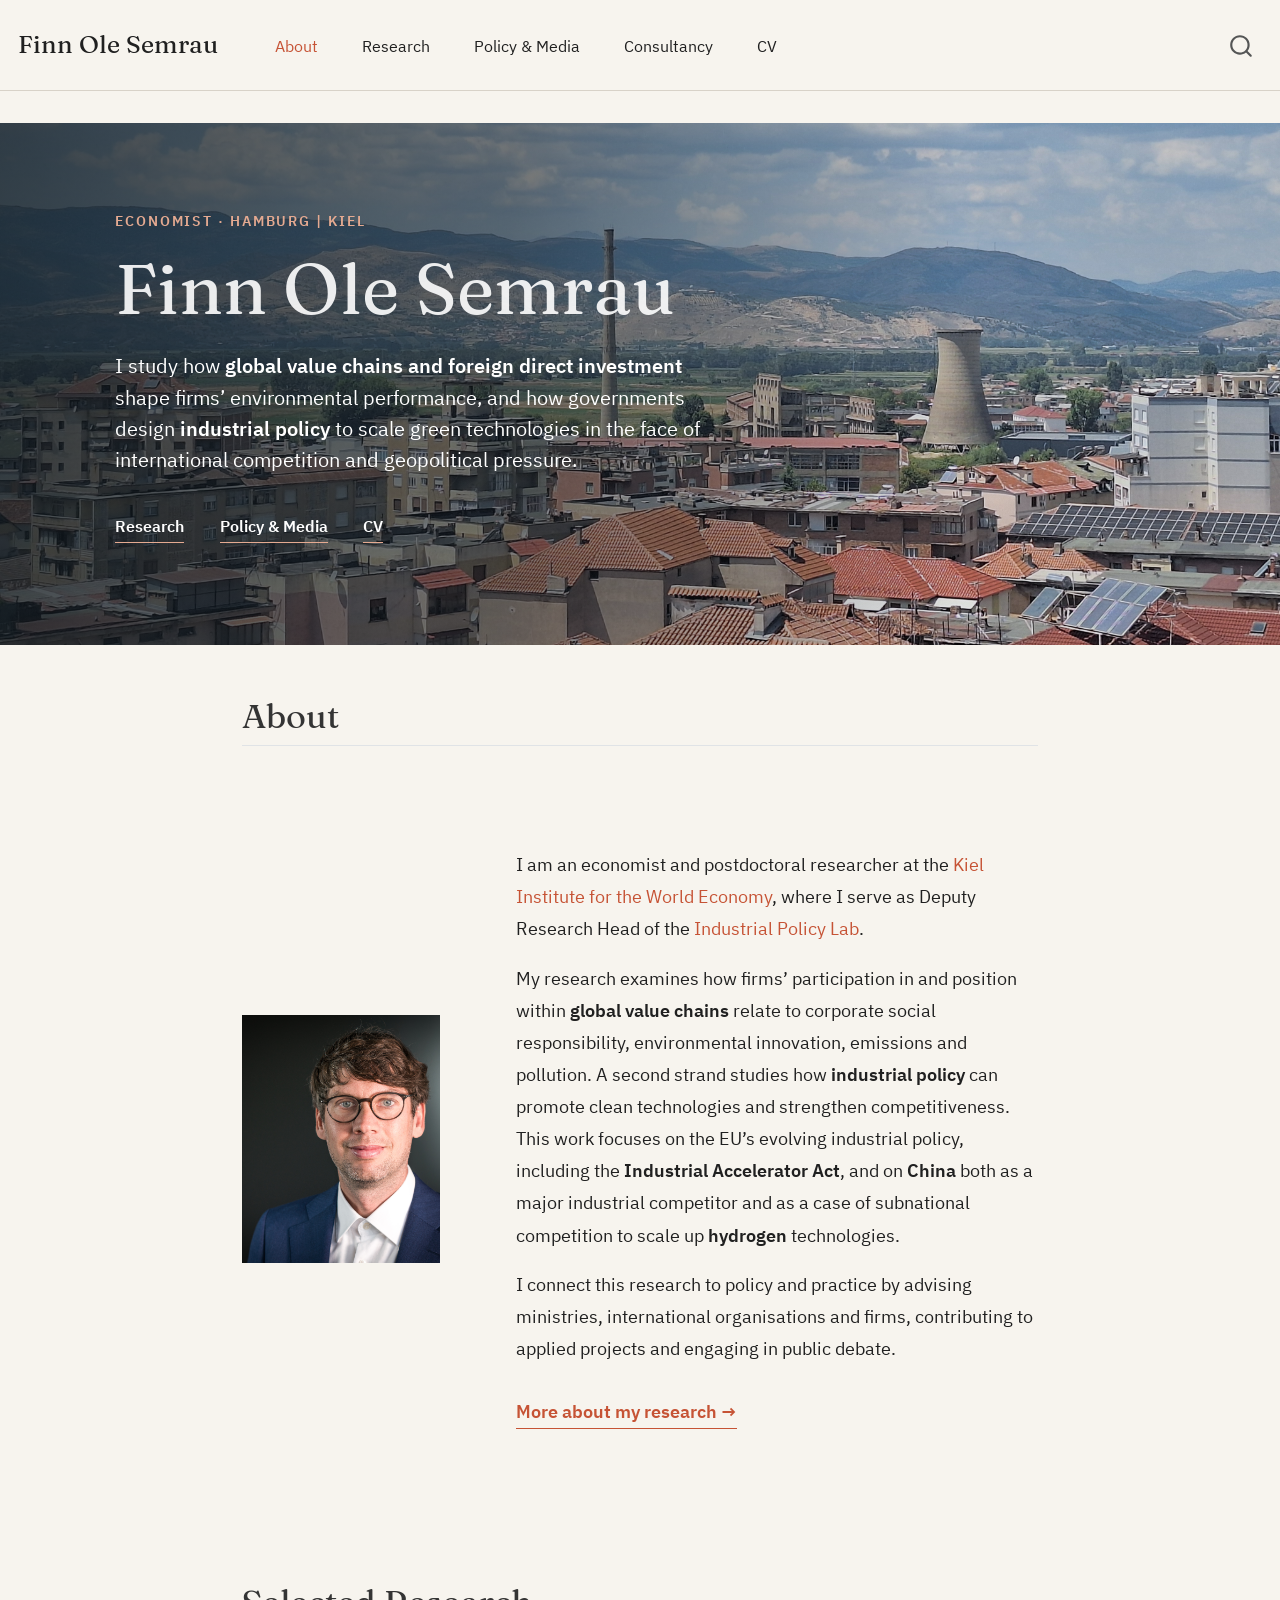
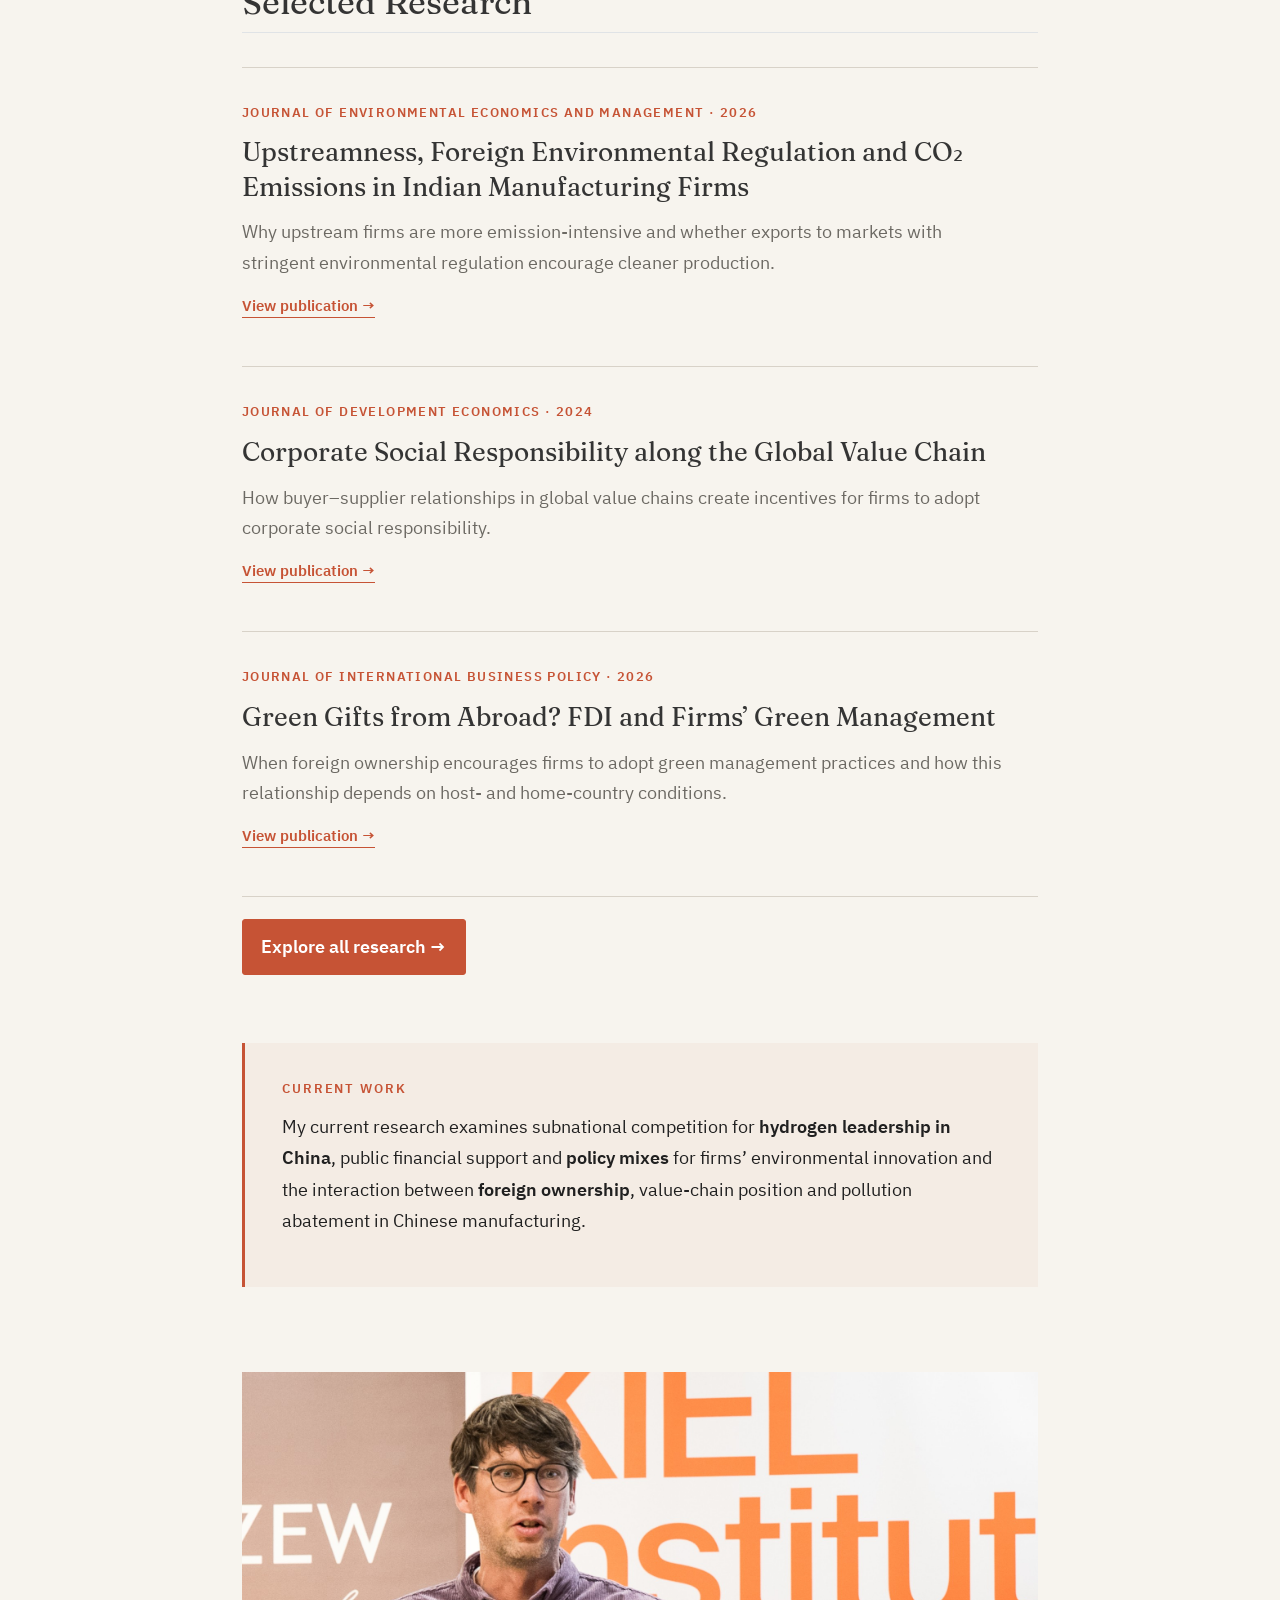
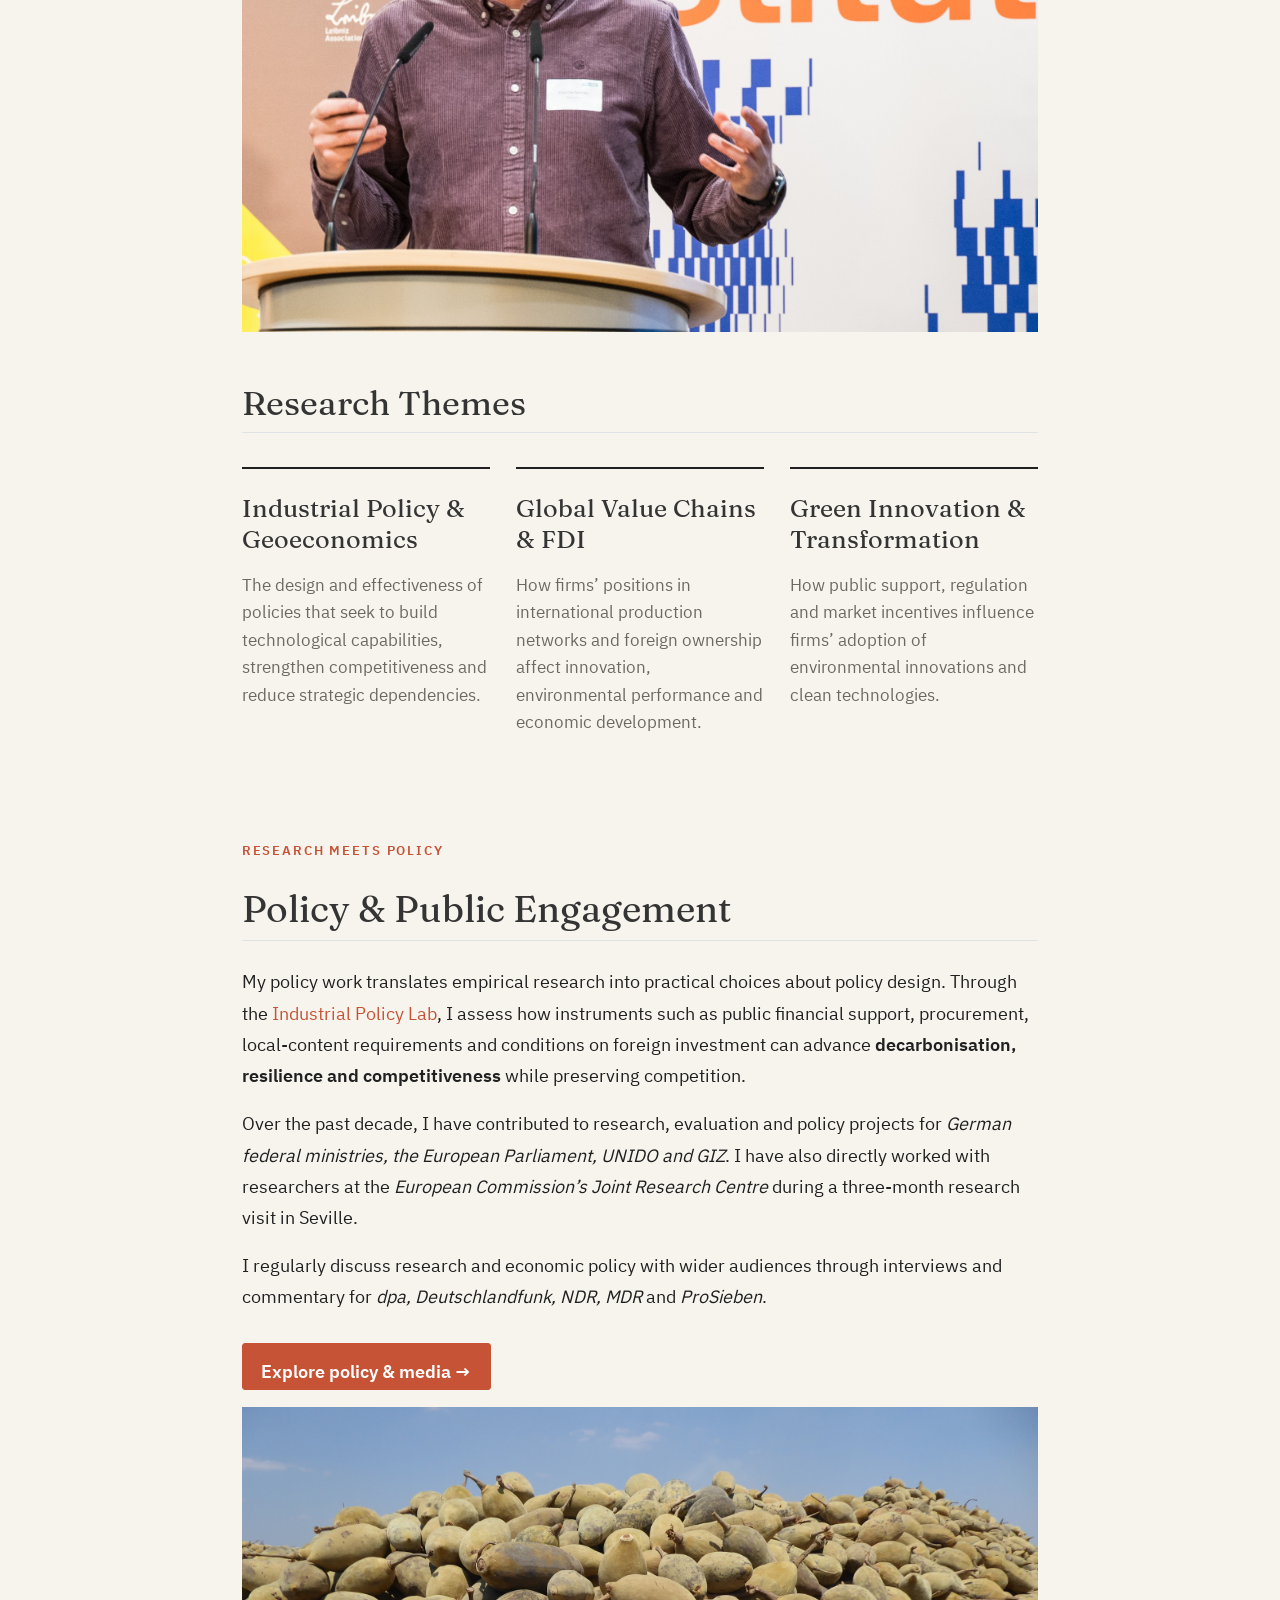
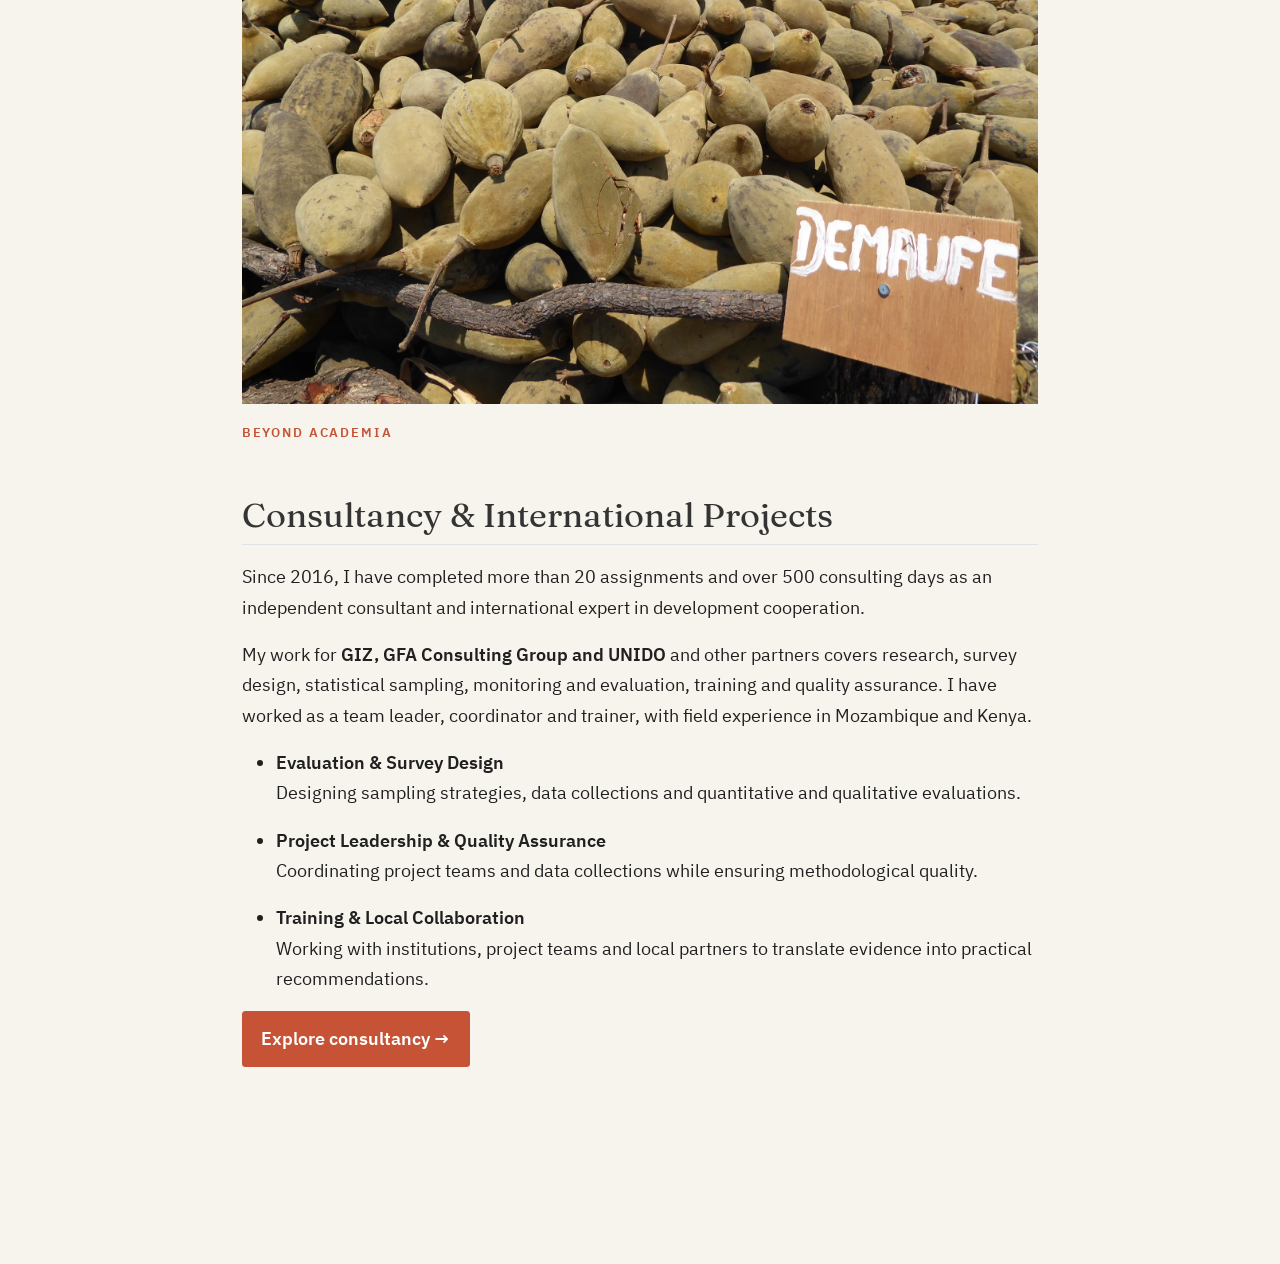
==== docs/index.html @ ed9e6878 "Initial website" ====
<!DOCTYPE html>
<html xmlns="http://www.w3.org/1999/xhtml" lang="en" xml:lang="en"><head>

<meta charset="utf-8">
<meta name="generator" content="quarto-1.3.433">

<meta name="viewport" content="width=device-width, initial-scale=1.0, user-scalable=yes">


<title>Finn Ole Semrau</title>
<style>
code{white-space: pre-wrap;}
span.smallcaps{font-variant: small-caps;}
div.columns{display: flex; gap: min(4vw, 1.5em);}
div.column{flex: auto; overflow-x: auto;}
div.hanging-indent{margin-left: 1.5em; text-indent: -1.5em;}
ul.task-list{list-style: none;}
ul.task-list li input[type="checkbox"] {
  width: 0.8em;
  margin: 0 0.8em 0.2em -1em; /* quarto-specific, see https://github.com/quarto-dev/quarto-cli/issues/4556 */ 
  vertical-align: middle;
}
</style>


<script src="site_libs/quarto-nav/quarto-nav.js"></script>
<script src="site_libs/quarto-nav/headroom.min.js"></script>
<script src="site_libs/clipboard/clipboard.min.js"></script>
<script src="site_libs/quarto-search/autocomplete.umd.js"></script>
<script src="site_libs/quarto-search/fuse.min.js"></script>
<script src="site_libs/quarto-search/quarto-search.js"></script>
<meta name="quarto:offset" content="./">
<script src="site_libs/quarto-html/quarto.js"></script>
<script src="site_libs/quarto-html/popper.min.js"></script>
<script src="site_libs/quarto-html/tippy.umd.min.js"></script>
<script src="site_libs/quarto-html/anchor.min.js"></script>
<link href="site_libs/quarto-html/tippy.css" rel="stylesheet">
<link href="site_libs/quarto-html/quarto-syntax-highlighting.css" rel="stylesheet" id="quarto-text-highlighting-styles">
<script src="site_libs/bootstrap/bootstrap.min.js"></script>
<link href="site_libs/bootstrap/bootstrap-icons.css" rel="stylesheet">
<link href="site_libs/bootstrap/bootstrap.min.css" rel="stylesheet" id="quarto-bootstrap" data-mode="light">
<script id="quarto-search-options" type="application/json">{
  "location": "navbar",
  "copy-button": false,
  "collapse-after": 3,
  "panel-placement": "end",
  "type": "overlay",
  "limit": 20,
  "language": {
    "search-no-results-text": "No results",
    "search-matching-documents-text": "matching documents",
    "search-copy-link-title": "Copy link to search",
    "search-hide-matches-text": "Hide additional matches",
    "search-more-match-text": "more match in this document",
    "search-more-matches-text": "more matches in this document",
    "search-clear-button-title": "Clear",
    "search-detached-cancel-button-title": "Cancel",
    "search-submit-button-title": "Submit",
    "search-label": "Search"
  }
}</script>


<link rel="stylesheet" href="styles.css">
</head>

<body class="nav-fixed fullcontent">

<div id="quarto-search-results"></div>
  <header id="quarto-header" class="headroom fixed-top">
    <nav class="navbar navbar-expand-lg navbar-dark ">
      <div class="navbar-container container-fluid">
      <div class="navbar-brand-container">
    <a class="navbar-brand" href="./index.html">
    <span class="navbar-title">Finn Ole Semrau</span>
    </a>
  </div>
            <div id="quarto-search" class="" title="Search"></div>
          <button class="navbar-toggler" type="button" data-bs-toggle="collapse" data-bs-target="#navbarCollapse" aria-controls="navbarCollapse" aria-expanded="false" aria-label="Toggle navigation" onclick="if (window.quartoToggleHeadroom) { window.quartoToggleHeadroom(); }">
  <span class="navbar-toggler-icon"></span>
</button>
          <div class="collapse navbar-collapse" id="navbarCollapse">
            <ul class="navbar-nav navbar-nav-scroll me-auto">
  <li class="nav-item">
    <a class="nav-link active" href="./index.html" rel="" target="" aria-current="page">
 <span class="menu-text">About</span></a>
  </li>  
  <li class="nav-item">
    <a class="nav-link" href="./research.html" rel="" target="">
 <span class="menu-text">Research</span></a>
  </li>  
  <li class="nav-item">
    <a class="nav-link" href="./policy.html" rel="" target="">
 <span class="menu-text">Policy &amp; Media</span></a>
  </li>  
  <li class="nav-item">
    <a class="nav-link" href="./consultancy.html" rel="" target="">
 <span class="menu-text">Consultancy</span></a>
  </li>  
  <li class="nav-item">
    <a class="nav-link" href="./cv.html" rel="" target="">
 <span class="menu-text">CV</span></a>
  </li>  
</ul>
            <div class="quarto-navbar-tools ms-auto">
</div>
          </div> <!-- /navcollapse -->
      </div> <!-- /container-fluid -->
    </nav>
</header>
<!-- content -->
<div id="quarto-content" class="quarto-container page-columns page-rows-contents page-layout-article page-navbar">
<!-- sidebar -->
<!-- margin-sidebar -->
    
<!-- main -->
<main class="content" id="quarto-document-content">



<div class="home-hero">
<div class="hero-overlay">
<div class="hero-kicker">
ECONOMIST · HAMBURG | KIEL
</div>
<section id="finn-ole-semrau" class="level1">
<h1>Finn Ole Semrau</h1>
<p>I study how <strong>global value chains and foreign direct investment</strong> shape firms’ environmental performance, and how governments design <strong>industrial policy</strong> to scale green technologies in the face of international competition and geopolitical pressure.</p>
<div class="hero-links">
<p><a href="./research.html">Research</a> <a href="./policy.html">Policy &amp; Media</a> <a href="./cv.html">CV</a></p>
</div>
</section>
</div>
</div>
<section id="about" class="level2">
<h2 class="anchored" data-anchor-id="about">About</h2>
<div class="about-grid">
<div class="about-photo">
<p><img src="images/finn-semrau.jpg" class="img-fluid"></p>
</div>
<div class="about-text">
<p>I am an economist and postdoctoral researcher at the <a href="https://www.kielinstitut.de/de/expertinnen-und-experten/finn-ole-semrau/" class="inline-link">Kiel Institute for the World Economy</a>, where I serve as Deputy Research Head of the <a href="https://industrialpolicylab.de/de/start/" class="inline-link">Industrial Policy Lab</a>.</p>
<p>My research examines how firms’ participation in and position within <strong>global value chains</strong> relate to corporate social responsibility, environmental innovation, emissions and pollution. A second strand studies how <strong>industrial policy</strong> can promote clean technologies and strengthen competitiveness. This work focuses on the EU’s evolving industrial policy, including the <strong>Industrial Accelerator Act</strong>, and on <strong>China</strong> both as a major industrial competitor and as a case of subnational competition to scale up <strong>hydrogen</strong> technologies.</p>
<p>I connect this research to policy and practice by advising ministries, international organisations and firms, contributing to applied projects and engaging in public debate.</p>
<p><a href="./research.html">More about my research →</a></p>
</div>
</div>
</section>
<section id="selected-research" class="level2">
<h2 class="anchored" data-anchor-id="selected-research">Selected Research</h2>
<div class="paper-list">
<div class="paper-item">
<div class="paper-meta">
JOURNAL OF ENVIRONMENTAL ECONOMICS AND MANAGEMENT · 2026
</div>
<section id="upstreamness-foreign-environmental-regulation-and-co₂-emissions-in-indian-manufacturing-firms" class="level3">
<h3 class="anchored" data-anchor-id="upstreamness-foreign-environmental-regulation-and-co₂-emissions-in-indian-manufacturing-firms">Upstreamness, Foreign Environmental Regulation and CO₂ Emissions in Indian Manufacturing Firms</h3>
<p>Why upstream firms are more emission-intensive and whether exports to markets with stringent environmental regulation encourage cleaner production.</p>
<p><a href="https://doi.org/10.1016/j.jeem.2026.103324">View publication →</a></p>
</section>
</div>
<div class="paper-item">
<div class="paper-meta">
JOURNAL OF DEVELOPMENT ECONOMICS · 2024
</div>
<section id="corporate-social-responsibility-along-the-global-value-chain" class="level3">
<h3 class="anchored" data-anchor-id="corporate-social-responsibility-along-the-global-value-chain">Corporate Social Responsibility along the Global Value Chain</h3>
<p>How buyer–supplier relationships in global value chains create incentives for firms to adopt corporate social responsibility.</p>
<p><a href="https://www.sciencedirect.com/science/article/pii/S030438782300192X">View publication →</a></p>
</section>
</div>
<div class="paper-item">
<div class="paper-meta">
JOURNAL OF INTERNATIONAL BUSINESS POLICY · 2026
</div>
<section id="green-gifts-from-abroad-fdi-and-firms-green-management" class="level3">
<h3 class="anchored" data-anchor-id="green-gifts-from-abroad-fdi-and-firms-green-management">Green Gifts from Abroad? FDI and Firms’ Green Management</h3>
<p>When foreign ownership encourages firms to adopt green management practices and how this relationship depends on host- and home-country conditions.</p>
<p><a href="https://doi.org/10.1057/s42214-025-00228-4">View publication →</a></p>
</section>
</div>
</div>
<div class="research-cta">
<p><a href="./research.html" class="research-button">Explore all research →</a></p>
</div>
<div class="currently">
<div class="section-kicker">
CURRENT WORK
</div>
<p>My current research examines subnational competition for <strong>hydrogen leadership in China</strong>, public financial support and <strong>policy mixes</strong> for firms’ environmental innovation and the interaction between <strong>foreign ownership</strong>, value-chain position and pollution abatement in Chinese manufacturing.</p>
</div>
<div class="policy-image">
<p><img src="images/policy.jpg" class="img-fluid"></p>
</div>
</section>
<section id="research-themes" class="level2">
<h2 class="anchored" data-anchor-id="research-themes">Research Themes</h2>
<div class="research-grid">
<section id="industrial-policy-geoeconomics" class="level3 research-card">
<h3 class="anchored" data-anchor-id="industrial-policy-geoeconomics">Industrial Policy &amp; Geoeconomics</h3>
<p>The design and effectiveness of policies that seek to build technological capabilities, strengthen competitiveness and reduce strategic dependencies.</p>
</section>
<section id="global-value-chains-fdi" class="level3 research-card">
<h3 class="anchored" data-anchor-id="global-value-chains-fdi">Global Value Chains &amp; FDI</h3>
<p>How firms’ positions in international production networks and foreign ownership affect innovation, environmental performance and economic development.</p>
</section>
<section id="green-innovation-transformation" class="level3 research-card">
<h3 class="anchored" data-anchor-id="green-innovation-transformation">Green Innovation &amp; Transformation</h3>
<p>How public support, regulation and market incentives influence firms’ adoption of environmental innovations and clean technologies.</p>
</section>
</div>
<div class="policy-text">
<div class="section-kicker">
RESEARCH MEETS POLICY
</div>
<section id="policy-public-engagement" class="level2">
<h2 class="anchored" data-anchor-id="policy-public-engagement">Policy &amp; Public Engagement</h2>
<p>My policy work translates empirical research into practical choices about policy design. Through the <a href="https://industrialpolicylab.de/de/start/" class="inline-link">Industrial Policy Lab</a>, I assess how instruments such as public financial support, procurement, local-content requirements and conditions on foreign investment can advance <strong>decarbonisation, resilience and competitiveness</strong> while preserving competition.</p>
<p>Over the past decade, I have contributed to research, evaluation and policy projects for <em>German federal ministries, the European Parliament, UNIDO and GIZ</em>. I have also directly worked with researchers at the <em>European Commission’s Joint Research Centre</em> during a three-month research visit in Seville.</p>
<p>I regularly discuss research and economic policy with wider audiences through interviews and commentary for <em>dpa, Deutschlandfunk, NDR, MDR</em> and <em>ProSieben</em>.</p>
<p><a href="./policy.html" class="research-button">Explore policy &amp; media →</a></p>
</section>
</div>
<div class="consultancy-feature">
<div class="consultancy-photo">
<p><img src="images/baobab.jpg" class="img-fluid"></p>
</div>
<div class="consultancy-text">
<div class="section-kicker">
BEYOND ACADEMIA
</div>
<section id="consultancy-international-projects" class="level2">
<h2 class="anchored" data-anchor-id="consultancy-international-projects">Consultancy &amp; International Projects</h2>
<p>Since 2016, I have completed more than 20 assignments and over 500 consulting days as an independent consultant and international expert in development cooperation.</p>
<p>My work for <strong>GIZ, GFA Consulting Group and UNIDO</strong> and other partners covers research, survey design, statistical sampling, monitoring and evaluation, training and quality assurance. I have worked as a team leader, coordinator and trainer, with field experience in Mozambique and Kenya.</p>
<div class="consultancy-points">
<ul>
<li><p><strong>Evaluation &amp; Survey Design</strong><br>
Designing sampling strategies, data collections and quantitative and qualitative evaluations.</p></li>
<li><p><strong>Project Leadership &amp; Quality Assurance</strong><br>
Coordinating project teams and data collections while ensuring methodological quality.</p></li>
<li><p><strong>Training &amp; Local Collaboration</strong><br>
Working with institutions, project teams and local partners to translate evidence into practical recommendations.</p></li>
</ul>
</div>
<p><a href="./consultancy.html" class="research-button">Explore consultancy →</a></p>
</section>
</div>
</div>


</section>

</main> <!-- /main -->
<script id="quarto-html-after-body" type="application/javascript">
window.document.addEventListener("DOMContentLoaded", function (event) {
  const toggleBodyColorMode = (bsSheetEl) => {
    const mode = bsSheetEl.getAttribute("data-mode");
    const bodyEl = window.document.querySelector("body");
    if (mode === "dark") {
      bodyEl.classList.add("quarto-dark");
      bodyEl.classList.remove("quarto-light");
    } else {
      bodyEl.classList.add("quarto-light");
      bodyEl.classList.remove("quarto-dark");
    }
  }
  const toggleBodyColorPrimary = () => {
    const bsSheetEl = window.document.querySelector("link#quarto-bootstrap");
    if (bsSheetEl) {
      toggleBodyColorMode(bsSheetEl);
    }
  }
  toggleBodyColorPrimary();  
  const icon = "";
  const anchorJS = new window.AnchorJS();
  anchorJS.options = {
    placement: 'right',
    icon: icon
  };
  anchorJS.add('.anchored');
  const isCodeAnnotation = (el) => {
    for (const clz of el.classList) {
      if (clz.startsWith('code-annotation-')) {                     
        return true;
      }
    }
    return false;
  }
  const clipboard = new window.ClipboardJS('.code-copy-button', {
    text: function(trigger) {
      const codeEl = trigger.previousElementSibling.cloneNode(true);
      for (const childEl of codeEl.children) {
        if (isCodeAnnotation(childEl)) {
          childEl.remove();
        }
      }
      return codeEl.innerText;
    }
  });
  clipboard.on('success', function(e) {
    // button target
    const button = e.trigger;
    // don't keep focus
    button.blur();
    // flash "checked"
    button.classList.add('code-copy-button-checked');
    var currentTitle = button.getAttribute("title");
    button.setAttribute("title", "Copied!");
    let tooltip;
    if (window.bootstrap) {
      button.setAttribute("data-bs-toggle", "tooltip");
      button.setAttribute("data-bs-placement", "left");
      button.setAttribute("data-bs-title", "Copied!");
      tooltip = new bootstrap.Tooltip(button, 
        { trigger: "manual", 
          customClass: "code-copy-button-tooltip",
          offset: [0, -8]});
      tooltip.show();    
    }
    setTimeout(function() {
      if (tooltip) {
        tooltip.hide();
        button.removeAttribute("data-bs-title");
        button.removeAttribute("data-bs-toggle");
        button.removeAttribute("data-bs-placement");
      }
      button.setAttribute("title", currentTitle);
      button.classList.remove('code-copy-button-checked');
    }, 1000);
    // clear code selection
    e.clearSelection();
  });
  function tippyHover(el, contentFn) {
    const config = {
      allowHTML: true,
      content: contentFn,
      maxWidth: 500,
      delay: 100,
      arrow: false,
      appendTo: function(el) {
          return el.parentElement;
      },
      interactive: true,
      interactiveBorder: 10,
      theme: 'quarto',
      placement: 'bottom-start'
    };
    window.tippy(el, config); 
  }
  const noterefs = window.document.querySelectorAll('a[role="doc-noteref"]');
  for (var i=0; i<noterefs.length; i++) {
    const ref = noterefs[i];
    tippyHover(ref, function() {
      // use id or data attribute instead here
      let href = ref.getAttribute('data-footnote-href') || ref.getAttribute('href');
      try { href = new URL(href).hash; } catch {}
      const id = href.replace(/^#\/?/, "");
      const note = window.document.getElementById(id);
      return note.innerHTML;
    });
  }
      let selectedAnnoteEl;
      const selectorForAnnotation = ( cell, annotation) => {
        let cellAttr = 'data-code-cell="' + cell + '"';
        let lineAttr = 'data-code-annotation="' +  annotation + '"';
        const selector = 'span[' + cellAttr + '][' + lineAttr + ']';
        return selector;
      }
      const selectCodeLines = (annoteEl) => {
        const doc = window.document;
        const targetCell = annoteEl.getAttribute("data-target-cell");
        const targetAnnotation = annoteEl.getAttribute("data-target-annotation");
        const annoteSpan = window.document.querySelector(selectorForAnnotation(targetCell, targetAnnotation));
        const lines = annoteSpan.getAttribute("data-code-lines").split(",");
        const lineIds = lines.map((line) => {
          return targetCell + "-" + line;
        })
        let top = null;
        let height = null;
        let parent = null;
        if (lineIds.length > 0) {
            //compute the position of the single el (top and bottom and make a div)
            const el = window.document.getElementById(lineIds[0]);
            top = el.offsetTop;
            height = el.offsetHeight;
            parent = el.parentElement.parentElement;
          if (lineIds.length > 1) {
            const lastEl = window.document.getElementById(lineIds[lineIds.length - 1]);
            const bottom = lastEl.offsetTop + lastEl.offsetHeight;
            height = bottom - top;
          }
          if (top !== null && height !== null && parent !== null) {
            // cook up a div (if necessary) and position it 
            let div = window.document.getElementById("code-annotation-line-highlight");
            if (div === null) {
              div = window.document.createElement("div");
              div.setAttribute("id", "code-annotation-line-highlight");
              div.style.position = 'absolute';
              parent.appendChild(div);
            }
            div.style.top = top - 2 + "px";
            div.style.height = height + 4 + "px";
            let gutterDiv = window.document.getElementById("code-annotation-line-highlight-gutter");
            if (gutterDiv === null) {
              gutterDiv = window.document.createElement("div");
              gutterDiv.setAttribute("id", "code-annotation-line-highlight-gutter");
              gutterDiv.style.position = 'absolute';
              const codeCell = window.document.getElementById(targetCell);
              const gutter = codeCell.querySelector('.code-annotation-gutter');
              gutter.appendChild(gutterDiv);
            }
            gutterDiv.style.top = top - 2 + "px";
            gutterDiv.style.height = height + 4 + "px";
          }
          selectedAnnoteEl = annoteEl;
        }
      };
      const unselectCodeLines = () => {
        const elementsIds = ["code-annotation-line-highlight", "code-annotation-line-highlight-gutter"];
        elementsIds.forEach((elId) => {
          const div = window.document.getElementById(elId);
          if (div) {
            div.remove();
          }
        });
        selectedAnnoteEl = undefined;
      };
      // Attach click handler to the DT
      const annoteDls = window.document.querySelectorAll('dt[data-target-cell]');
      for (const annoteDlNode of annoteDls) {
        annoteDlNode.addEventListener('click', (event) => {
          const clickedEl = event.target;
          if (clickedEl !== selectedAnnoteEl) {
            unselectCodeLines();
            const activeEl = window.document.querySelector('dt[data-target-cell].code-annotation-active');
            if (activeEl) {
              activeEl.classList.remove('code-annotation-active');
            }
            selectCodeLines(clickedEl);
            clickedEl.classList.add('code-annotation-active');
          } else {
            // Unselect the line
            unselectCodeLines();
            clickedEl.classList.remove('code-annotation-active');
          }
        });
      }
  const findCites = (el) => {
    const parentEl = el.parentElement;
    if (parentEl) {
      const cites = parentEl.dataset.cites;
      if (cites) {
        return {
          el,
          cites: cites.split(' ')
        };
      } else {
        return findCites(el.parentElement)
      }
    } else {
      return undefined;
    }
  };
  var bibliorefs = window.document.querySelectorAll('a[role="doc-biblioref"]');
  for (var i=0; i<bibliorefs.length; i++) {
    const ref = bibliorefs[i];
    const citeInfo = findCites(ref);
    if (citeInfo) {
      tippyHover(citeInfo.el, function() {
        var popup = window.document.createElement('div');
        citeInfo.cites.forEach(function(cite) {
          var citeDiv = window.document.createElement('div');
          citeDiv.classList.add('hanging-indent');
          citeDiv.classList.add('csl-entry');
          var biblioDiv = window.document.getElementById('ref-' + cite);
          if (biblioDiv) {
            citeDiv.innerHTML = biblioDiv.innerHTML;
          }
          popup.appendChild(citeDiv);
        });
        return popup.innerHTML;
      });
    }
  }
});
</script>
</div> <!-- /content -->



</body></html>
---- docs/site_libs/quarto-html/tippy.css ----
.tippy-box[data-animation=fade][data-state=hidden]{opacity:0}[data-tippy-root]{max-width:calc(100vw - 10px)}.tippy-box{position:relative;background-color:#333;color:#fff;border-radius:4px;font-size:14px;line-height:1.4;white-space:normal;outline:0;transition-property:transform,visibility,opacity}.tippy-box[data-placement^=top]>.tippy-arrow{bottom:0}.tippy-box[data-placement^=top]>.tippy-arrow:before{bottom:-7px;left:0;border-width:8px 8px 0;border-top-color:initial;transform-origin:center top}.tippy-box[data-placement^=bottom]>.tippy-arrow{top:0}.tippy-box[data-placement^=bottom]>.tippy-arrow:before{top:-7px;left:0;border-width:0 8px 8px;border-bottom-color:initial;transform-origin:center bottom}.tippy-box[data-placement^=left]>.tippy-arrow{right:0}.tippy-box[data-placement^=left]>.tippy-arrow:before{border-width:8px 0 8px 8px;border-left-color:initial;right:-7px;transform-origin:center left}.tippy-box[data-placement^=right]>.tippy-arrow{left:0}.tippy-box[data-placement^=right]>.tippy-arrow:before{left:-7px;border-width:8px 8px 8px 0;border-right-color:initial;transform-origin:center right}.tippy-box[data-inertia][data-state=visible]{transition-timing-function:cubic-bezier(.54,1.5,.38,1.11)}.tippy-arrow{width:16px;height:16px;color:#333}.tippy-arrow:before{content:"";position:absolute;border-color:transparent;border-style:solid}.tippy-content{position:relative;padding:5px 9px;z-index:1}
---- docs/site_libs/quarto-html/quarto-syntax-highlighting.css ----
/* quarto syntax highlight colors */
:root {
  --quarto-hl-ot-color: #003B4F;
  --quarto-hl-at-color: #657422;
  --quarto-hl-ss-color: #20794D;
  --quarto-hl-an-color: #5E5E5E;
  --quarto-hl-fu-color: #4758AB;
  --quarto-hl-st-color: #20794D;
  --quarto-hl-cf-color: #003B4F;
  --quarto-hl-op-color: #5E5E5E;
  --quarto-hl-er-color: #AD0000;
  --quarto-hl-bn-color: #AD0000;
  --quarto-hl-al-color: #AD0000;
  --quarto-hl-va-color: #111111;
  --quarto-hl-bu-color: inherit;
  --quarto-hl-ex-color: inherit;
  --quarto-hl-pp-color: #AD0000;
  --quarto-hl-in-color: #5E5E5E;
  --quarto-hl-vs-color: #20794D;
  --quarto-hl-wa-color: #5E5E5E;
  --quarto-hl-do-color: #5E5E5E;
  --quarto-hl-im-color: #00769E;
  --quarto-hl-ch-color: #20794D;
  --quarto-hl-dt-color: #AD0000;
  --quarto-hl-fl-color: #AD0000;
  --quarto-hl-co-color: #5E5E5E;
  --quarto-hl-cv-color: #5E5E5E;
  --quarto-hl-cn-color: #8f5902;
  --quarto-hl-sc-color: #5E5E5E;
  --quarto-hl-dv-color: #AD0000;
  --quarto-hl-kw-color: #003B4F;
}

/* other quarto variables */
:root {
  --quarto-font-monospace: SFMono-Regular, Menlo, Monaco, Consolas, "Liberation Mono", "Courier New", monospace;
}

pre > code.sourceCode > span {
  color: #003B4F;
}

code span {
  color: #003B4F;
}

code.sourceCode > span {
  color: #003B4F;
}

div.sourceCode,
div.sourceCode pre.sourceCode {
  color: #003B4F;
}

code span.ot {
  color: #003B4F;
  font-style: inherit;
}

code span.at {
  color: #657422;
  font-style: inherit;
}

code span.ss {
  color: #20794D;
  font-style: inherit;
}

code span.an {
  color: #5E5E5E;
  font-style: inherit;
}

code span.fu {
  color: #4758AB;
  font-style: inherit;
}

code span.st {
  color: #20794D;
  font-style: inherit;
}

code span.cf {
  color: #003B4F;
  font-style: inherit;
}

code span.op {
  color: #5E5E5E;
  font-style: inherit;
}

code span.er {
  color: #AD0000;
  font-style: inherit;
}

code span.bn {
  color: #AD0000;
  font-style: inherit;
}

code span.al {
  color: #AD0000;
  font-style: inherit;
}

code span.va {
  color: #111111;
  font-style: inherit;
}

code span.bu {
  font-style: inherit;
}

code span.ex {
  font-style: inherit;
}

code span.pp {
  color: #AD0000;
  font-style: inherit;
}

code span.in {
  color: #5E5E5E;
  font-style: inherit;
}

code span.vs {
  color: #20794D;
  font-style: inherit;
}

code span.wa {
  color: #5E5E5E;
  font-style: italic;
}

code span.do {
  color: #5E5E5E;
  font-style: italic;
}

code span.im {
  color: #00769E;
  font-style: inherit;
}

code span.ch {
  color: #20794D;
  font-style: inherit;
}

code span.dt {
  color: #AD0000;
  font-style: inherit;
}

code span.fl {
  color: #AD0000;
  font-style: inherit;
}

code span.co {
  color: #5E5E5E;
  font-style: inherit;
}

code span.cv {
  color: #5E5E5E;
  font-style: italic;
}

code span.cn {
  color: #8f5902;
  font-style: inherit;
}

code span.sc {
  color: #5E5E5E;
  font-style: inherit;
}

code span.dv {
  color: #AD0000;
  font-style: inherit;
}

code span.kw {
  color: #003B4F;
  font-style: inherit;
}

.prevent-inlining {
  content: "</";
}

/*# sourceMappingURL=debc5d5d77c3f9108843748ff7464032.css.map */
---- docs/styles.css ----
/* =========================================================
   FONTS
   ========================================================= */

@font-face {
  font-family: "Fraunces";
  src: url("fonts/Fraunces9pt-Regular.woff2") format("woff2");
  font-weight: 400;
  font-style: normal;
  font-display: swap;
}

@font-face {
  font-family: "Fraunces";
  src: url("fonts/Fraunces9pt-SemiBold.woff2") format("woff2");
  font-weight: 600;
  font-style: normal;
  font-display: swap;
}

@font-face {
  font-family: "IBM Plex Sans";
  src: url("fonts/IBMPlexSans-Regular.woff2") format("woff2");
  font-weight: 400;
  font-style: normal;
  font-display: swap;
}

@font-face {
  font-family: "IBM Plex Sans";
  src: url("fonts/IBMPlexSans-SemiBold.woff2") format("woff2");
  font-weight: 600;
  font-style: normal;
  font-display: swap;
}


/* =========================================================
   COLOURS
   ========================================================= */

:root {
  --background: #f7f4ee;
  --text: #202020;
  --muted: #6c6963;
  --accent: #c65335;
  --line: #d8d2c8;
  --warm: #eee3d0;
}


/* =========================================================
   GENERAL
   ========================================================= */

body {
  background-color: var(--background);
  color: var(--text);
  font-family: "IBM Plex Sans", sans-serif;
  font-size: 1.05rem;
  font-weight: 400;
  line-height: 1.7;
}

main.content {
  max-width: 1050px;
  margin-left: auto;
  margin-right: auto;
  padding-top: 4rem;
  padding-bottom: 6rem;
}

p {
  max-width: 800px;
}

.inline-link,
.inline-link:hover,
.inline-link:focus {
  display: inline !important;
  margin: 0 !important;
  padding: 0 !important;
  line-height: inherit !important;
  vertical-align: baseline !important;
  font-weight: inherit !important;
  text-decoration: none !important;
  border: 0 !important;
  box-shadow: none !important;
}

/* =========================================================
   TYPOGRAPHY
   ========================================================= */

h1,
h2,
h3 {
  font-family: "Fraunces", serif;
  color: var(--text);
  font-weight: 400;
}

h1 {
  font-size: 3.2rem;
  line-height: 1.1;
  margin-bottom: 2rem;
}

h2 {
  font-size: 2rem;
  margin-top: 3rem;
}

a {
  color: var(--accent);
  text-decoration: none;
}

a:hover {
  color: var(--text);
}


/* =========================================================
   NAVIGATION
   ========================================================= */

.navbar {
  background-color: var(--background) !important;
  border-bottom: 1px solid var(--line);
  padding-top: 1.1rem;
  padding-bottom: 1.1rem;
}

.navbar-brand {
  font-family: "Fraunces", serif;
  font-size: 1.45rem;
  font-weight: 400;
  color: var(--text) !important;
}

.navbar-nav .nav-link {
  font-family: "IBM Plex Sans", sans-serif;
  color: var(--text) !important;
  font-size: 0.95rem;
  margin-left: 0.7rem;
  margin-right: 0.7rem;
}

.navbar-nav .nav-link:hover,
.navbar-nav .nav-link.active {
  color: var(--accent) !important;
}


/* =========================================================
   HOMEPAGE HERO
   ========================================================= */

.home-hero {
  min-height: 58vh;

  background-image:
    linear-gradient(
      90deg,
      rgba(17, 25, 30, 0.78) 0%,
      rgba(17, 25, 30, 0.55) 40%,
      rgba(17, 25, 30, 0.12) 75%
    ),
    url("images/hero2.jpg");

  background-size: cover;
  background-position: 65% 78%;

  display: flex;
  align-items: flex-end;

  margin-left: calc(-50vw + 50%);
  margin-right: calc(-50vw + 50%);

  padding: 5rem max(6vw, calc((100vw - 1050px) / 2));
}

.hero-overlay {
  max-width: 620px;
  color: #ffffff;
}

.hero-overlay h1 {
  font-family: "Fraunces", serif;
  color: #ffffff;
  font-size: 4.2rem;
  font-weight: 400;
  line-height: 1;
  margin-top: 0.5rem;
  margin-bottom: 1.5rem;
}

.hero-overlay p {
  font-family: "IBM Plex Sans", sans-serif;
  color: #ffffff;
  font-size: 1.15rem;
  line-height: 1.6;
  max-width: 590px;
}

.hero-kicker {
  font-family: "IBM Plex Sans", sans-serif;
  color: #e5aa91;
  font-size: 0.8rem;
  font-weight: 600;
  letter-spacing: 0.14em;
  text-transform: uppercase;
  margin-bottom: 1.2rem;
}

.hero-links {
  margin-top: 2rem;
}

.hero-links a {
  display: inline-block;
  font-family: "IBM Plex Sans", sans-serif;
  color: #ffffff;
  margin-right: 1.8rem;
  font-size: 0.95rem;
  font-weight: 600;
  border-bottom: 1px solid #e5aa91;
  padding-bottom: 0.15rem;
}

.hero-links a:hover {
  color: #e5aa91;
}


/* =========================================================
   ABOUT
   ========================================================= */

.about-grid {
  display: grid;
  grid-template-columns: 0.55fr 1.45fr;
  gap: 4.5rem;
  align-items: center;
  padding-top: 5rem;
  padding-bottom: 5rem;
}

.about-photo img {
  width: 100%;
  max-width: 300px;
  aspect-ratio: 4 / 5;
  object-fit: cover;
}

.about-text {
  max-width: 700px;
}

.about-text h2 {
  margin-top: 0;
  margin-bottom: 1.5rem;
}

.about-text p {
  font-size: 1.08rem;
  line-height: 1.75;
}

.about-text a {
  display: inline-block;
  margin-top: 0.8rem;
  font-weight: 600;
  border-bottom: 1px solid var(--accent);
  padding-bottom: 0.1rem;
}



/* =========================================================
   CURRENTLY
   ========================================================= */

.currently {
  max-width: 900px;
  margin-top: 1rem;
  margin-bottom: 5rem;
  padding: 2rem 2.2rem;
  border-left: 3px solid var(--accent);
  background-color: rgba(198, 83, 53, 0.05);
  font-size: 1.08rem;
  line-height: 1.7;
}

.section-kicker {
  font-family: "IBM Plex Sans", sans-serif;
  font-size: 0.78rem;
  font-weight: 600;
  letter-spacing: 0.14em;
  color: var(--accent);
  margin-bottom: 0.7rem;
}


/* =========================================================
   RESEARCH THEMES
   ========================================================= */

.research-grid {
  display: grid;
  grid-template-columns: repeat(3, 1fr);
  gap: 1.5rem;
  margin-top: 2rem;
  margin-bottom: 5rem;
}

.research-card {
  border-top: 2px solid var(--text);
  padding-top: 1.4rem;
}

.research-card h3 {
  font-size: 1.45rem;
  line-height: 1.25;
  margin-top: 0;
  margin-bottom: 1rem;
}

.research-card p {
  font-size: 0.98rem;
  line-height: 1.65;
  color: var(--muted);
}


/* =========================================================
   SELECTED RESEARCH / PUBLICATIONS
   ========================================================= */

.paper-list {
  margin-top: 2rem;
  margin-bottom: 6rem;
}

.paper-item {
  display: grid;
  grid-template-columns: 1fr;
  padding-top: 2rem;
  padding-bottom: 2rem;
  border-top: 1px solid var(--line);
}

.paper-item:last-child {
  border-bottom: 1px solid var(--line);
}

.paper-meta {
  font-family: "IBM Plex Sans", sans-serif;
  font-size: 0.75rem;
  font-weight: 600;
  letter-spacing: 0.11em;
  color: var(--accent);
  margin-bottom: 0.7rem;
}

.paper-item h3 {
  font-size: 1.55rem;
  line-height: 1.3;
  margin-top: 0;
  margin-bottom: 0.8rem;
}

.paper-item p {
  color: var(--muted);
  max-width: 760px;
  margin-bottom: 0.7rem;
}

.paper-item a {
  font-size: 0.9rem;
  font-weight: 600;
  border-bottom: 1px solid var(--accent);
  padding-bottom: 0.1rem;
}

.research-button {
  display: inline-block;
  padding: 0.7rem 1.1rem;
  color: #fff !important;
  background-color: #C65335;
  border: 1px solid #C65335;
  border-radius: 3px;
  text-decoration: none !important;
  font-weight: 600;
}

.research-button:hover {
  color: #fff !important;
  background-color: #A9442D;
  border-color: #A9442D;
}

.paper-list {
  margin-bottom: 0 !important;
  padding-bottom: 0 !important;
}

.paper-list .paper-item:last-child {
  margin-bottom: 0 !important;
}

.research-cta {
  margin-top: 1.25rem !important;
  margin-bottom: 4rem !important;
}

.research-cta p {
  margin: 0 !important;
}

/* =========================================================
   HOMEPAGE POLICY FEATURE
   ========================================================= */

.policy-feature {
  display: grid;
  grid-template-columns: 1.15fr 0.85fr;
  gap: 4rem;
  align-items: center;
  margin-top: 2rem;
  margin-bottom: 6rem;
}

.policy-image img {
  width: 100%;
  height: 560px;
  object-fit: cover;
  object-position: center 18%;
}

.policy-text {
  width: 100%;
  max-width: none;
}

.policy-text h2 {
  font-size: 2.2rem;
  margin-top: 0.5rem;
  margin-bottom: 1.5rem;
}

.policy-text p {
  font-size: 1.05rem;
  line-height: 1.75;
}

.policy-text a {
  display: inline-block;
  margin-top: 0.8rem;
  font-weight: 600;
  border-bottom: 1px solid var(--accent);
  padding-bottom: 0.1rem;
}




/* =========================================================
   RESEARCH PAGE
   ========================================================= */

.research-intro {
  display: grid;
  grid-template-columns: 1fr 1fr;
  gap: 4.5rem;
  align-items: center;
  margin-bottom: 5rem;
}

.research-intro-text h1 {
  font-size: 3.4rem;
  line-height: 1.1;
  margin-top: 0.5rem;
  margin-bottom: 1.8rem;
}

.research-intro-text p {
  font-size: 1.12rem;
  line-height: 1.75;
}

.research-intro-photo img {
  width: 100%;
  max-width: 520px;
  height: auto;
  display: block;
  margin-left: auto;
}


/* =========================================================
   ONGOING RESEARCH
   ========================================================= */

.ongoing-grid {
  display: grid;
  grid-template-columns: repeat(2, 1fr);
  gap: 1.5rem 3rem;
  margin-top: 2rem;
  margin-bottom: 5rem;
}

.ongoing-paper {
  border-top: 1px solid var(--line);
  padding-top: 1.4rem;
  padding-bottom: 1.6rem;
}

.paper-number {
  font-family: "IBM Plex Sans", sans-serif;
  color: var(--accent);
  font-size: 0.75rem;
  font-weight: 600;
  letter-spacing: 0.1em;
  margin-bottom: 0.8rem;
}

.ongoing-paper h3 {
  font-size: 1.4rem;
  margin-top: 0;
  margin-bottom: 0.4rem;
}

.ongoing-paper p {
  color: var(--muted);
  font-size: 0.95rem;
}


/* =========================================================
   POLICY PAGE
   ========================================================= */

.policy-intro {
  display: grid;
  grid-template-columns: 0.9fr 1.1fr;
  gap: 4.5rem;
  align-items: center;
  margin-bottom: 5rem;
}

.policy-intro-text h1 {
  font-size: 3.4rem;
  line-height: 1.1;
  margin-top: 0.5rem;
  margin-bottom: 1.8rem;
}

.policy-intro-text p {
  font-size: 1.12rem;
  line-height: 1.75;
}

.policy-intro-photo img {
  width: 100%;
  max-width: 560px;
  height: auto;
  display: block;
  margin-left: auto;
}


/* =========================================================
   POLICY AREAS
   ========================================================= */

.policy-areas {
  display: grid;
  grid-template-columns: repeat(3, 1fr);
  gap: 2rem;
  margin-top: 2rem;
  margin-bottom: 5rem;
}

.policy-area {
  border-top: 2px solid var(--text);
  padding-top: 1.3rem;
}

.policy-area h3 {
  font-size: 1.4rem;
  margin-top: 0.6rem;
  margin-bottom: 1rem;
}

.policy-area p {
  color: var(--muted);
  font-size: 0.97rem;
  line-height: 1.65;
}


/* =========================================================
   PUBLIC ENGAGEMENT
   ========================================================= */

.engagement-grid {
  display: grid;
  grid-template-columns: repeat(3, 1fr);
  gap: 2rem;
  margin-top: 2rem;
  margin-bottom: 5rem;
}

.engagement-item {
  background-color: var(--warm);
  padding: 2rem;
}

.engagement-item h3 {
  margin-top: 0;
  font-size: 1.35rem;
}

.engagement-item p {
  color: var(--muted);
  font-size: 0.97rem;
  line-height: 1.65;
}


/* =========================================================
   RESPONSIVE
   ========================================================= */

@media (max-width: 850px) {

  main.content {
    padding-top: 2.5rem;
  }

  h1 {
    font-size: 2.5rem;
  }


  /* Hero */

  .home-hero {
    min-height: 65vh;
    background-position: 68% 75%;
    padding: 3rem 2rem;
  }

  .hero-overlay {
    max-width: 500px;
  }

  .hero-overlay h1 {
    font-size: 3.4rem;
  }

  .hero-overlay p {
    font-size: 1.05rem;
  }


  /* About */

  .about-grid {
    grid-template-columns: 1fr;
    gap: 2rem;
    padding-top: 3rem;
    padding-bottom: 3rem;
  }

  .about-photo img {
    max-width: 250px;
  }


  /* Research themes */

  .research-grid {
    grid-template-columns: 1fr;
    gap: 2rem;
  }


  /* Homepage policy */

  .policy-feature {
    grid-template-columns: 1fr;
    gap: 2rem;
    margin-bottom: 4rem;
  }

  .policy-image img {
    height: 380px;
    object-position: center 15%;
  }



/* =========================================================
   CONSULTANCY FEATURE
   ========================================================= */

.consultancy-feature {
  display: grid;
  grid-template-columns: minmax(220px, 0.75fr) minmax(0, 1.6fr);
  gap: 3rem;
  align-items: center;
  margin: 4rem 0;
  padding: 2.75rem;
  background-color: #eee9e1;
  border-radius: 4px;
}

.consultancy-photo {
  display: flex;
  justify-content: center;
}

.consultancy-photo p {
  margin: 0;
}

.consultancy-photo img {
  display: block;
  width: 250px !important;
  max-width: 100% !important;
  height: 300px !important;
  object-fit: cover;
  object-position: right bottom;
  border-radius: 3px;
}

.consultancy-text {
  min-width: 0;
}

.consultancy-text > :first-child {
  margin-top: 0;
}

.consultancy-text > :last-child {
  margin-bottom: 0;
}


/* =========================================================
   CONSULTANCY FEATURE: MOBILE
   ========================================================= */

@media (max-width: 850px) {
  .consultancy-feature {
    grid-template-columns: 1fr;
    gap: 2rem;
    padding: 2rem;
  }

  .consultancy-photo img {
    width: 250px !important;
    max-width: 100% !important;
    height: 300px !important;
    object-fit: cover;
    object-position: right bottom;
  }

  .consultancy-text h2 {
    font-size: 2.1rem;
  }
}


/* =========================================================
   CONSULTANCY PAGE
   ========================================================= */

.consultancy-intro {
  display: grid;
  grid-template-columns: 1fr 1fr;
  gap: 4.5rem;
  align-items: center;
  margin-bottom: 5rem;
}

.consultancy-intro-text h1 {
  font-size: 3.4rem;
  line-height: 1.1;
  margin-top: 0.5rem;
  margin-bottom: 1.8rem;
}

.consultancy-intro-text p {
  font-size: 1.12rem;
  line-height: 1.75;
}

.consultancy-intro-photo img {
  width: 100%;
  height: auto;
  display: block;
}


/* ---------- Consultancy areas ---------- */

.consultancy-areas {
  display: grid;
  grid-template-columns: repeat(3, 1fr);
  gap: 2rem;
  margin-top: 2rem;
  margin-bottom: 5rem;
}

.consultancy-area {
  border-top: 2px solid var(--text);
  padding-top: 1.3rem;
}

.consultancy-area h3 {
  font-size: 1.4rem;
  margin-top: 0.6rem;
  margin-bottom: 1rem;
}

.consultancy-area p {
  color: var(--muted);
  font-size: 0.97rem;
  line-height: 1.65;
}


/* ---------- Consultancy experience ---------- */

.consultancy-experience {
  margin-top: 2rem;
  margin-bottom: 5rem;
}

.experience-item {
  display: grid;
  grid-template-columns: 150px 1fr;
  gap: 2rem;
  padding: 1.8rem 0;
  border-top: 1px solid var(--line);
}

.experience-item:last-child {
  border-bottom: 1px solid var(--line);
}

.experience-year {
  color: var(--accent);
  font-size: 0.82rem;
  font-weight: 600;
  letter-spacing: 0.08em;
  padding-top: 0.2rem;
}

.experience-item h3 {
  margin-top: 0;
  margin-bottom: 0.7rem;
  font-size: 1.4rem;
}

.experience-item p {
  color: var(--muted);
  margin-bottom: 0;
}


/* ---------- Consultancy page: mobile ---------- */

@media (max-width: 850px) {

  .consultancy-intro {
    grid-template-columns: 1fr;
    gap: 2.5rem;
  }

  .consultancy-intro-text h1 {
    font-size: 2.7rem;
  }

  .consultancy-areas {
    grid-template-columns: 1fr;
  }

  .experience-item {
    grid-template-columns: 1fr;
    gap: 0.5rem;
  }

}


/* =========================================================
   CV PAGE
   ========================================================= */

.cv-intro {
  max-width: 760px;
  margin-bottom: 4rem;
}

.cv-intro h1 {
  font-size: 3.4rem;
  line-height: 1.1;
  margin-top: 0.5rem;
  margin-bottom: 1.8rem;
}

.cv-intro p {
  font-size: 1.12rem;
  line-height: 1.75;
}

.cv-download {
  display: inline-block;
  margin-top: 1.2rem;
  padding: 0.8rem 1.2rem;
  border: 1px solid var(--accent);
  font-weight: 600;
}

.cv-download:hover {
  background-color: var(--accent);
  color: #ffffff;
}


/* ---------- CV highlights ---------- */

.cv-highlights {
  display: grid;
  grid-template-columns: repeat(3, 1fr);
  gap: 2rem;
  margin-bottom: 5rem;
}

.cv-highlight {
  border-top: 2px solid var(--text);
  padding-top: 1.3rem;
}

.cv-highlight h3 {
  margin-top: 0;
  margin-bottom: 0.8rem;
  font-size: 1.35rem;
}

.cv-highlight p {
  color: var(--muted);
  font-size: 0.96rem;
  line-height: 1.65;
}


/* ---------- Embedded CV ---------- */

.cv-frame {
  width: 100%;
  height: 950px;
  border: 1px solid var(--line);
  margin-top: 1rem;
}


/* ---------- CV page: mobile ---------- */

@media (max-width: 850px) {

  .cv-intro h1 {
    font-size: 2.7rem;
  }

  .cv-highlights {
    grid-template-columns: 1fr;
  }

  .cv-frame {
    height: 650px;
  }

}
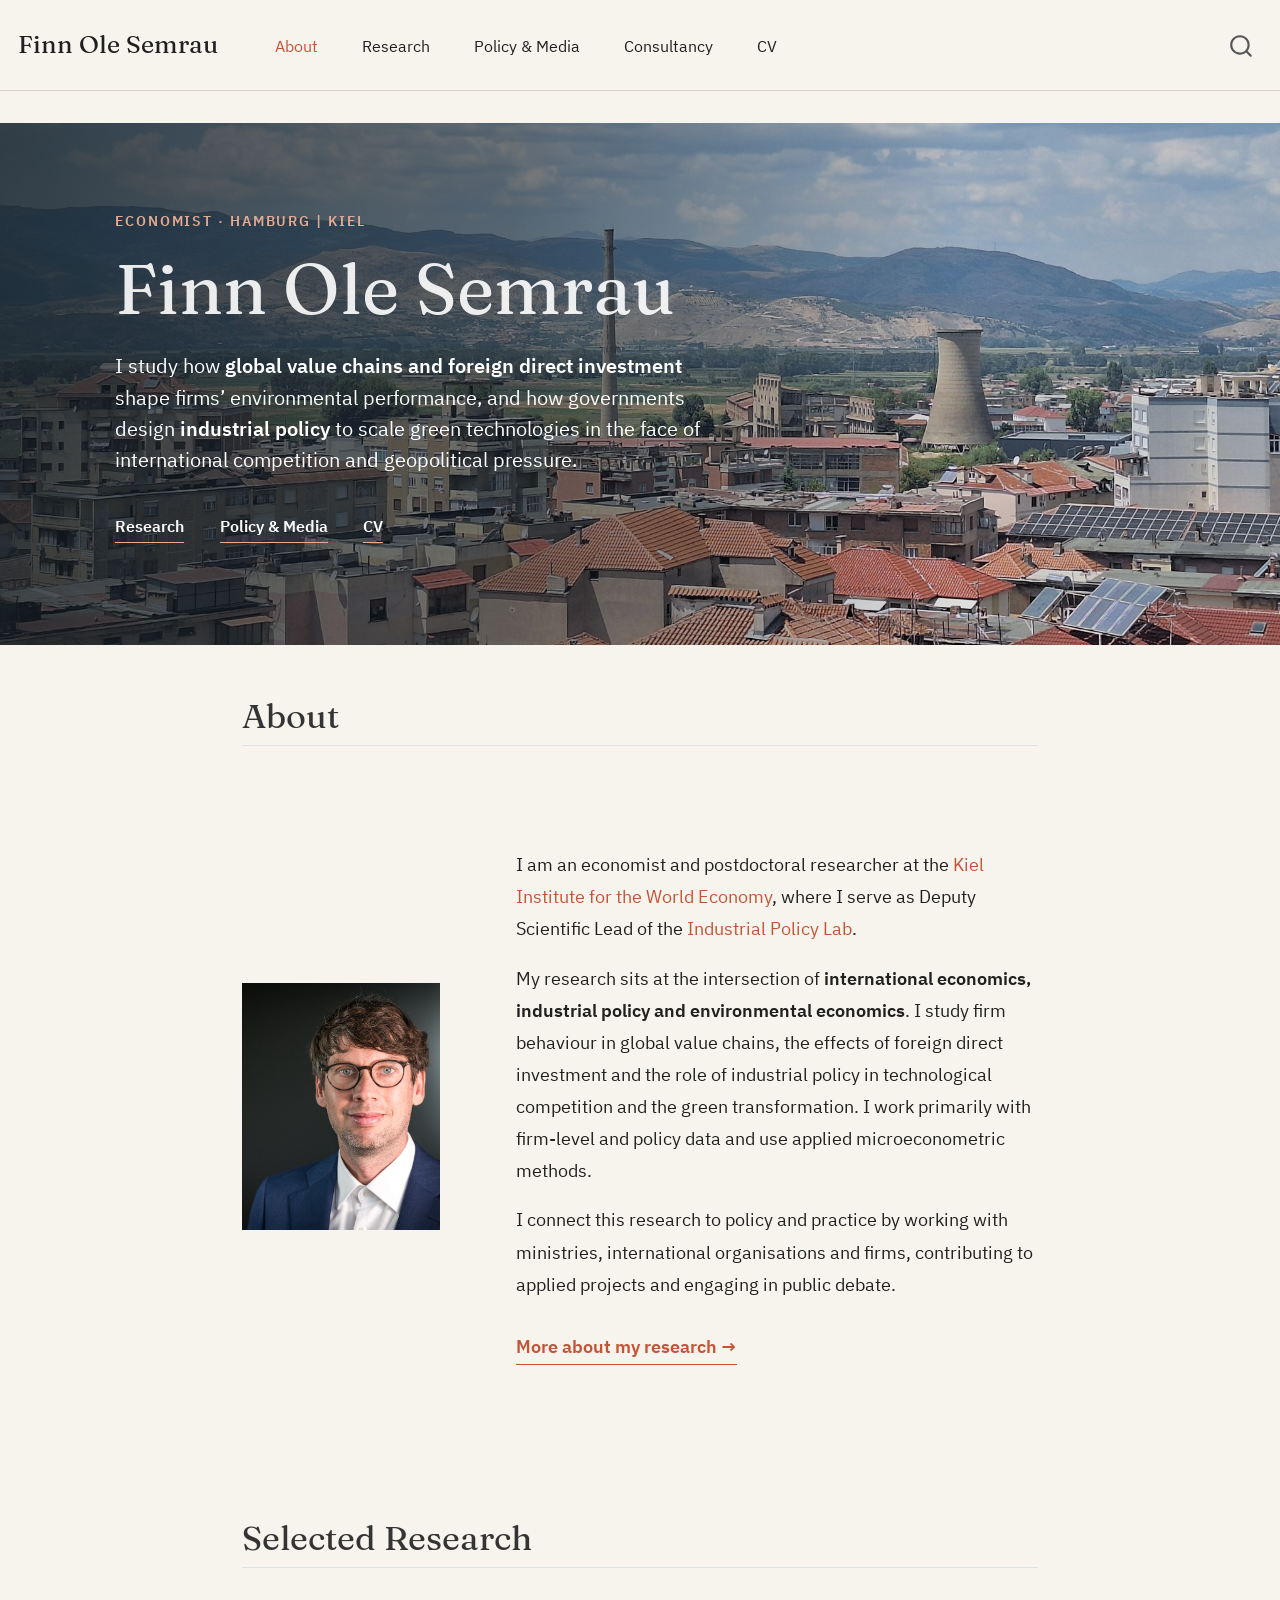
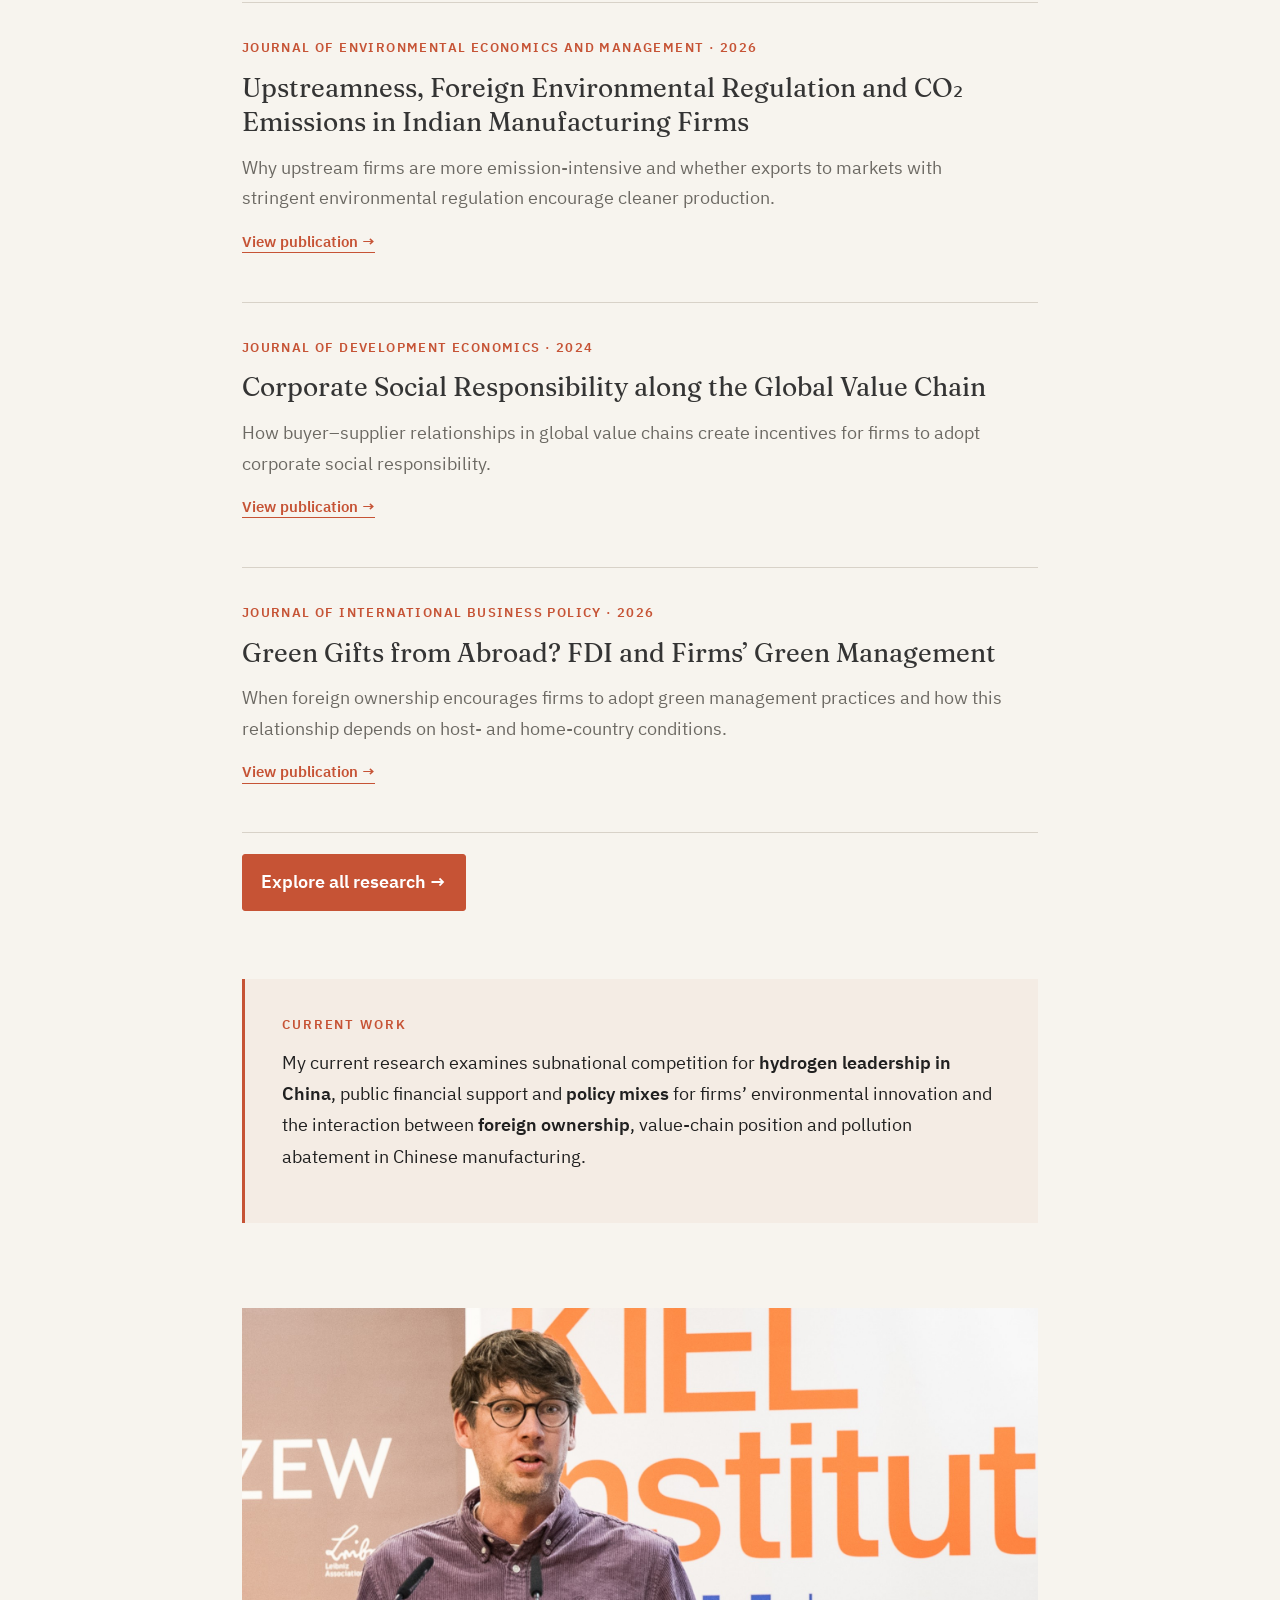
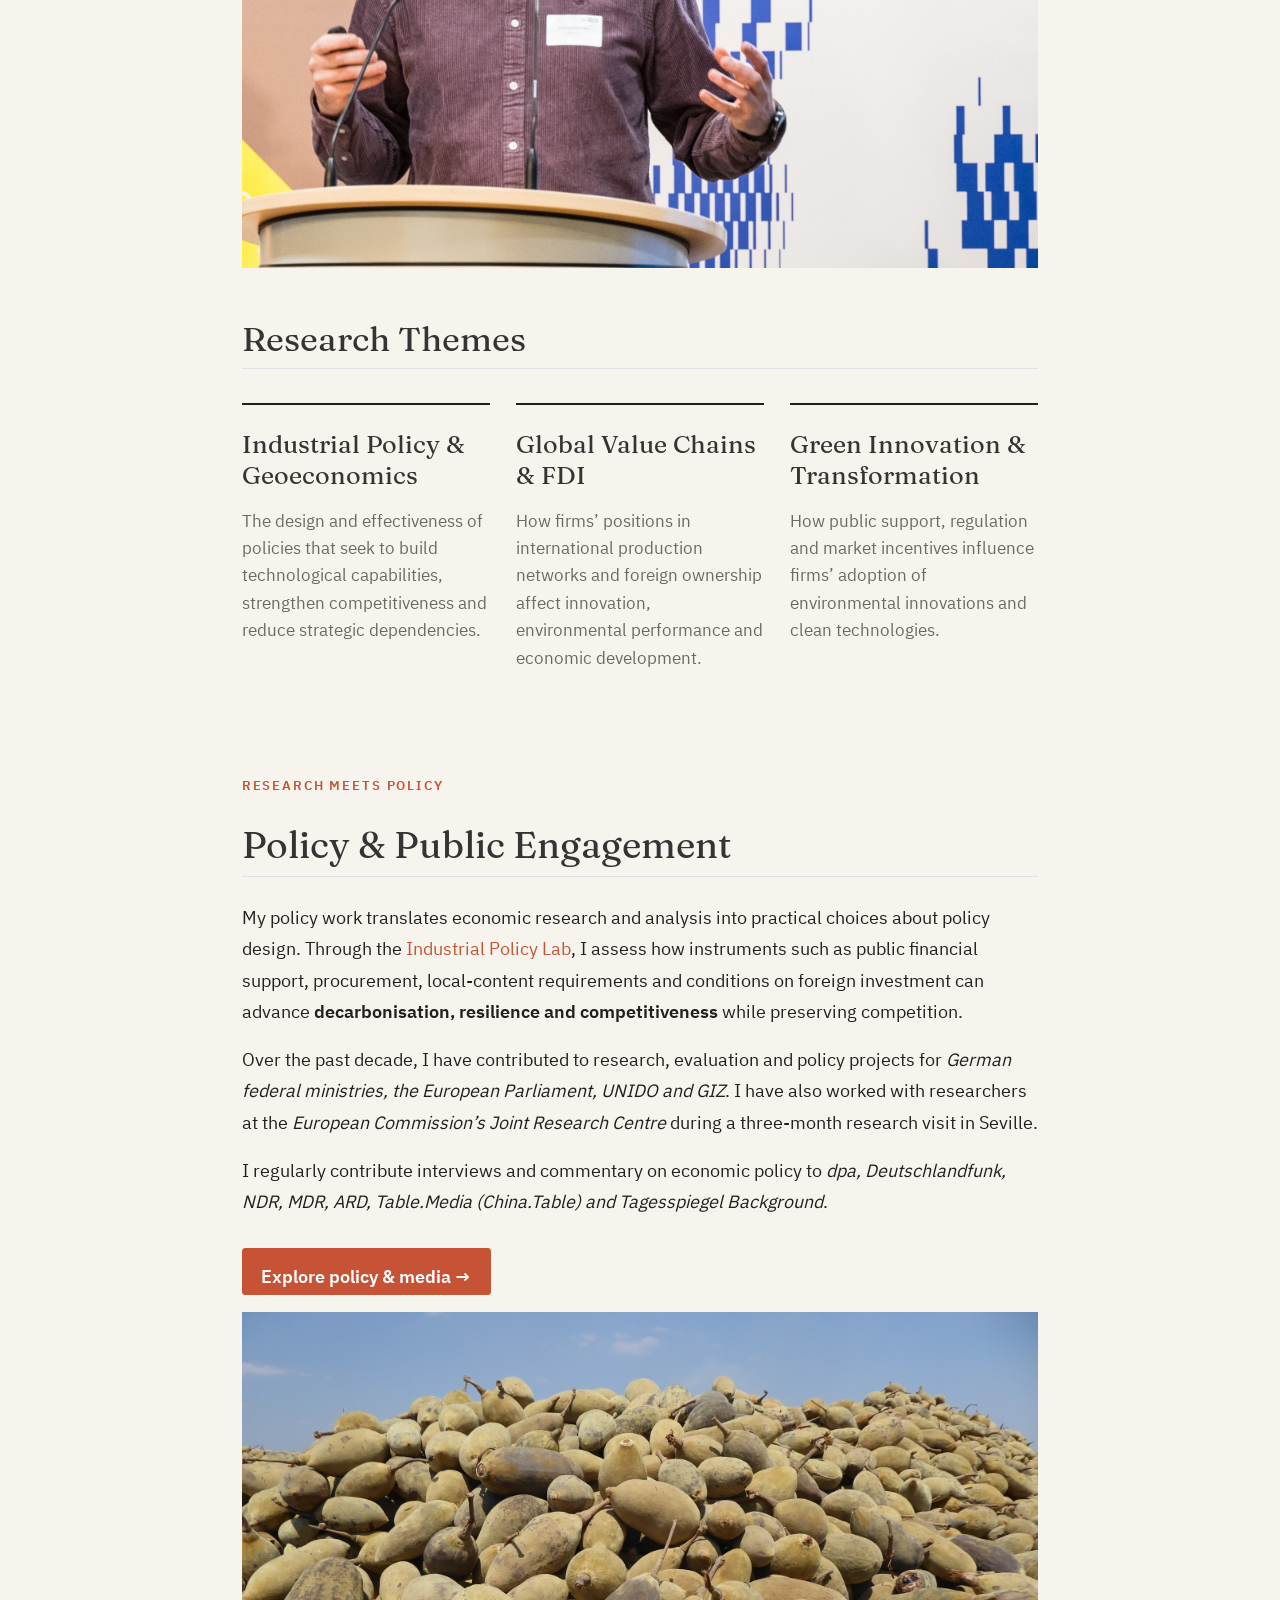
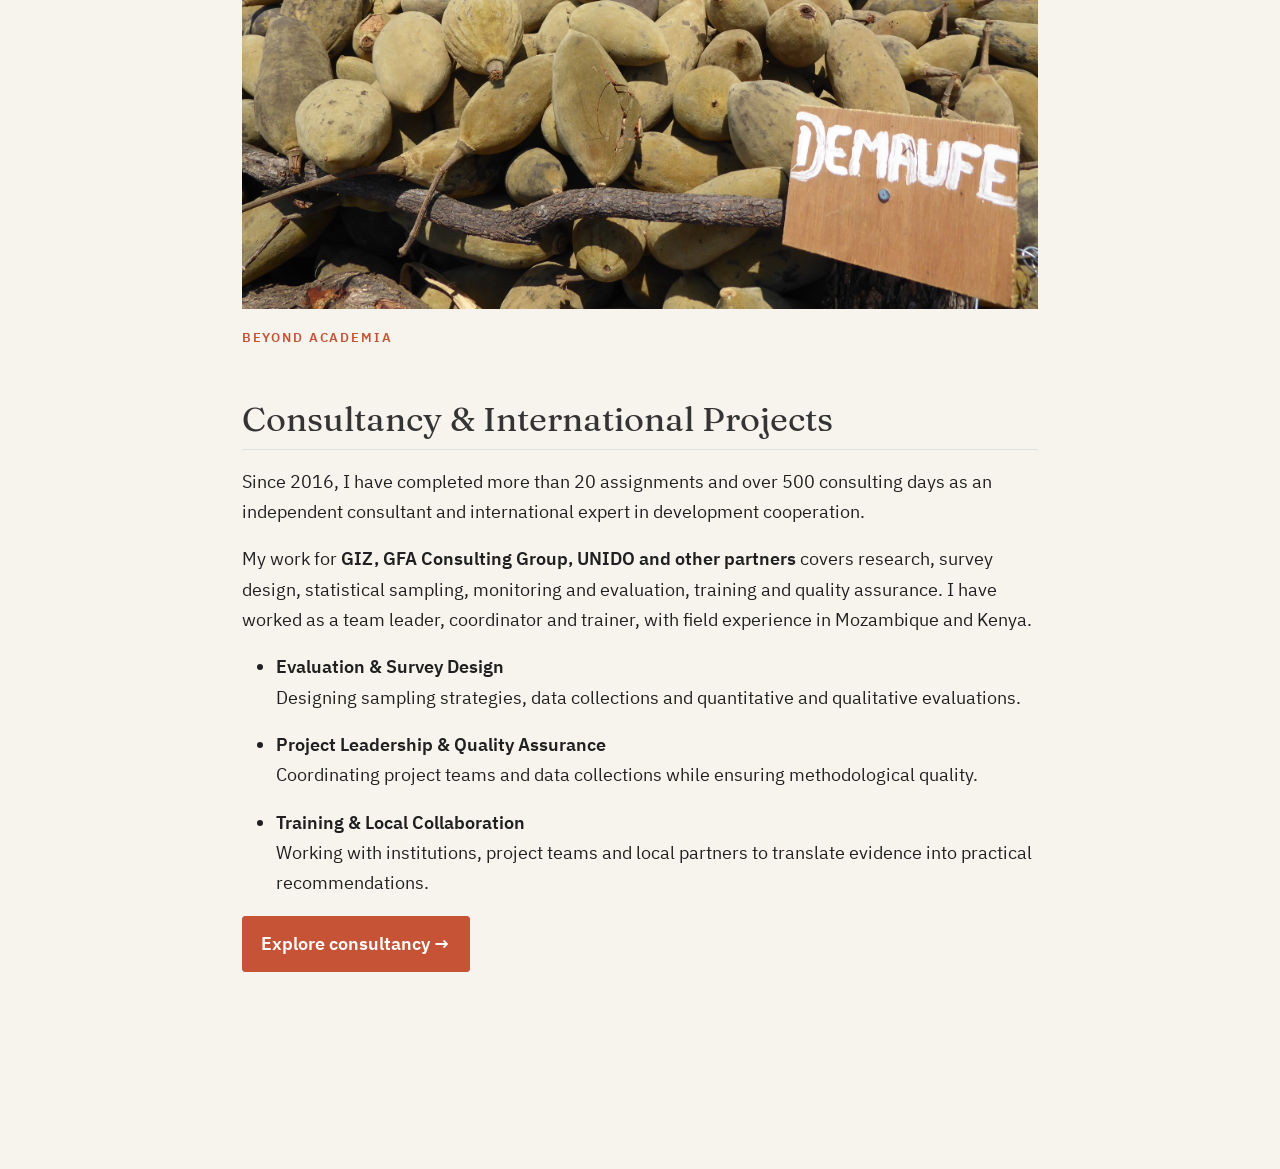
==== commit 487440e0: "Update" ====
--- a/docs/index.html
+++ b/docs/index.html
@@ -139,9 +139,9 @@
 <p><img src="images/finn-semrau.jpg" class="img-fluid"></p>
 </div>
 <div class="about-text">
-<p>I am an economist and postdoctoral researcher at the <a href="https://www.kielinstitut.de/de/expertinnen-und-experten/finn-ole-semrau/" class="inline-link">Kiel Institute for the World Economy</a>, where I serve as Deputy Research Head of the <a href="https://industrialpolicylab.de/de/start/" class="inline-link">Industrial Policy Lab</a>.</p>
-<p>My research examines how firms’ participation in and position within <strong>global value chains</strong> relate to corporate social responsibility, environmental innovation, emissions and pollution. A second strand studies how <strong>industrial policy</strong> can promote clean technologies and strengthen competitiveness. This work focuses on the EU’s evolving industrial policy, including the <strong>Industrial Accelerator Act</strong>, and on <strong>China</strong> both as a major industrial competitor and as a case of subnational competition to scale up <strong>hydrogen</strong> technologies.</p>
-<p>I connect this research to policy and practice by advising ministries, international organisations and firms, contributing to applied projects and engaging in public debate.</p>
+<p>I am an economist and postdoctoral researcher at the <a href="https://www.kielinstitut.de/de/expertinnen-und-experten/finn-ole-semrau/" class="inline-link">Kiel Institute for the World Economy</a>, where I serve as Deputy Scientific Lead of the <a href="https://industrialpolicylab.de/de/start/" class="inline-link">Industrial Policy Lab</a>.</p>
+<p>My research sits at the intersection of <strong>international economics, industrial policy and environmental economics</strong>. I study firm behaviour in global value chains, the effects of foreign direct investment and the role of industrial policy in technological competition and the green transformation. I work primarily with firm-level and policy data and use applied microeconometric methods.</p>
+<p>I connect this research to policy and practice by working with ministries, international organisations and firms, contributing to applied projects and engaging in public debate.</p>
 <p><a href="./research.html">More about my research →</a></p>
 </div>
 </div>
@@ -215,9 +215,9 @@
 </div>
 <section id="policy-public-engagement" class="level2">
 <h2 class="anchored" data-anchor-id="policy-public-engagement">Policy &amp; Public Engagement</h2>
-<p>My policy work translates empirical research into practical choices about policy design. Through the <a href="https://industrialpolicylab.de/de/start/" class="inline-link">Industrial Policy Lab</a>, I assess how instruments such as public financial support, procurement, local-content requirements and conditions on foreign investment can advance <strong>decarbonisation, resilience and competitiveness</strong> while preserving competition.</p>
-<p>Over the past decade, I have contributed to research, evaluation and policy projects for <em>German federal ministries, the European Parliament, UNIDO and GIZ</em>. I have also directly worked with researchers at the <em>European Commission’s Joint Research Centre</em> during a three-month research visit in Seville.</p>
-<p>I regularly discuss research and economic policy with wider audiences through interviews and commentary for <em>dpa, Deutschlandfunk, NDR, MDR</em> and <em>ProSieben</em>.</p>
+<p>My policy work translates economic research and analysis into practical choices about policy design. Through the <a href="https://industrialpolicylab.de/de/start/" class="inline-link">Industrial Policy Lab</a>, I assess how instruments such as public financial support, procurement, local-content requirements and conditions on foreign investment can advance <strong>decarbonisation, resilience and competitiveness</strong> while preserving competition.</p>
+<p>Over the past decade, I have contributed to research, evaluation and policy projects for <em>German federal ministries, the European Parliament, UNIDO and GIZ</em>. I have also worked with researchers at the <em>European Commission’s Joint Research Centre</em> during a three-month research visit in Seville.</p>
+<p>I regularly contribute interviews and commentary on economic policy to <em>dpa, Deutschlandfunk, NDR, MDR, ARD, Table.Media (China.Table) and Tagesspiegel Background</em>.</p>
 <p><a href="./policy.html" class="research-button">Explore policy &amp; media →</a></p>
 </section>
 </div>
@@ -232,7 +232,7 @@
 <section id="consultancy-international-projects" class="level2">
 <h2 class="anchored" data-anchor-id="consultancy-international-projects">Consultancy &amp; International Projects</h2>
 <p>Since 2016, I have completed more than 20 assignments and over 500 consulting days as an independent consultant and international expert in development cooperation.</p>
-<p>My work for <strong>GIZ, GFA Consulting Group and UNIDO</strong> and other partners covers research, survey design, statistical sampling, monitoring and evaluation, training and quality assurance. I have worked as a team leader, coordinator and trainer, with field experience in Mozambique and Kenya.</p>
+<p>My work for <strong>GIZ, GFA Consulting Group, UNIDO and other partners</strong> covers research, survey design, statistical sampling, monitoring and evaluation, training and quality assurance. I have worked as a team leader, coordinator and trainer, with field experience in Mozambique and Kenya.</p>
 <div class="consultancy-points">
 <ul>
 <li><p><strong>Evaluation &amp; Survey Design</strong><br>
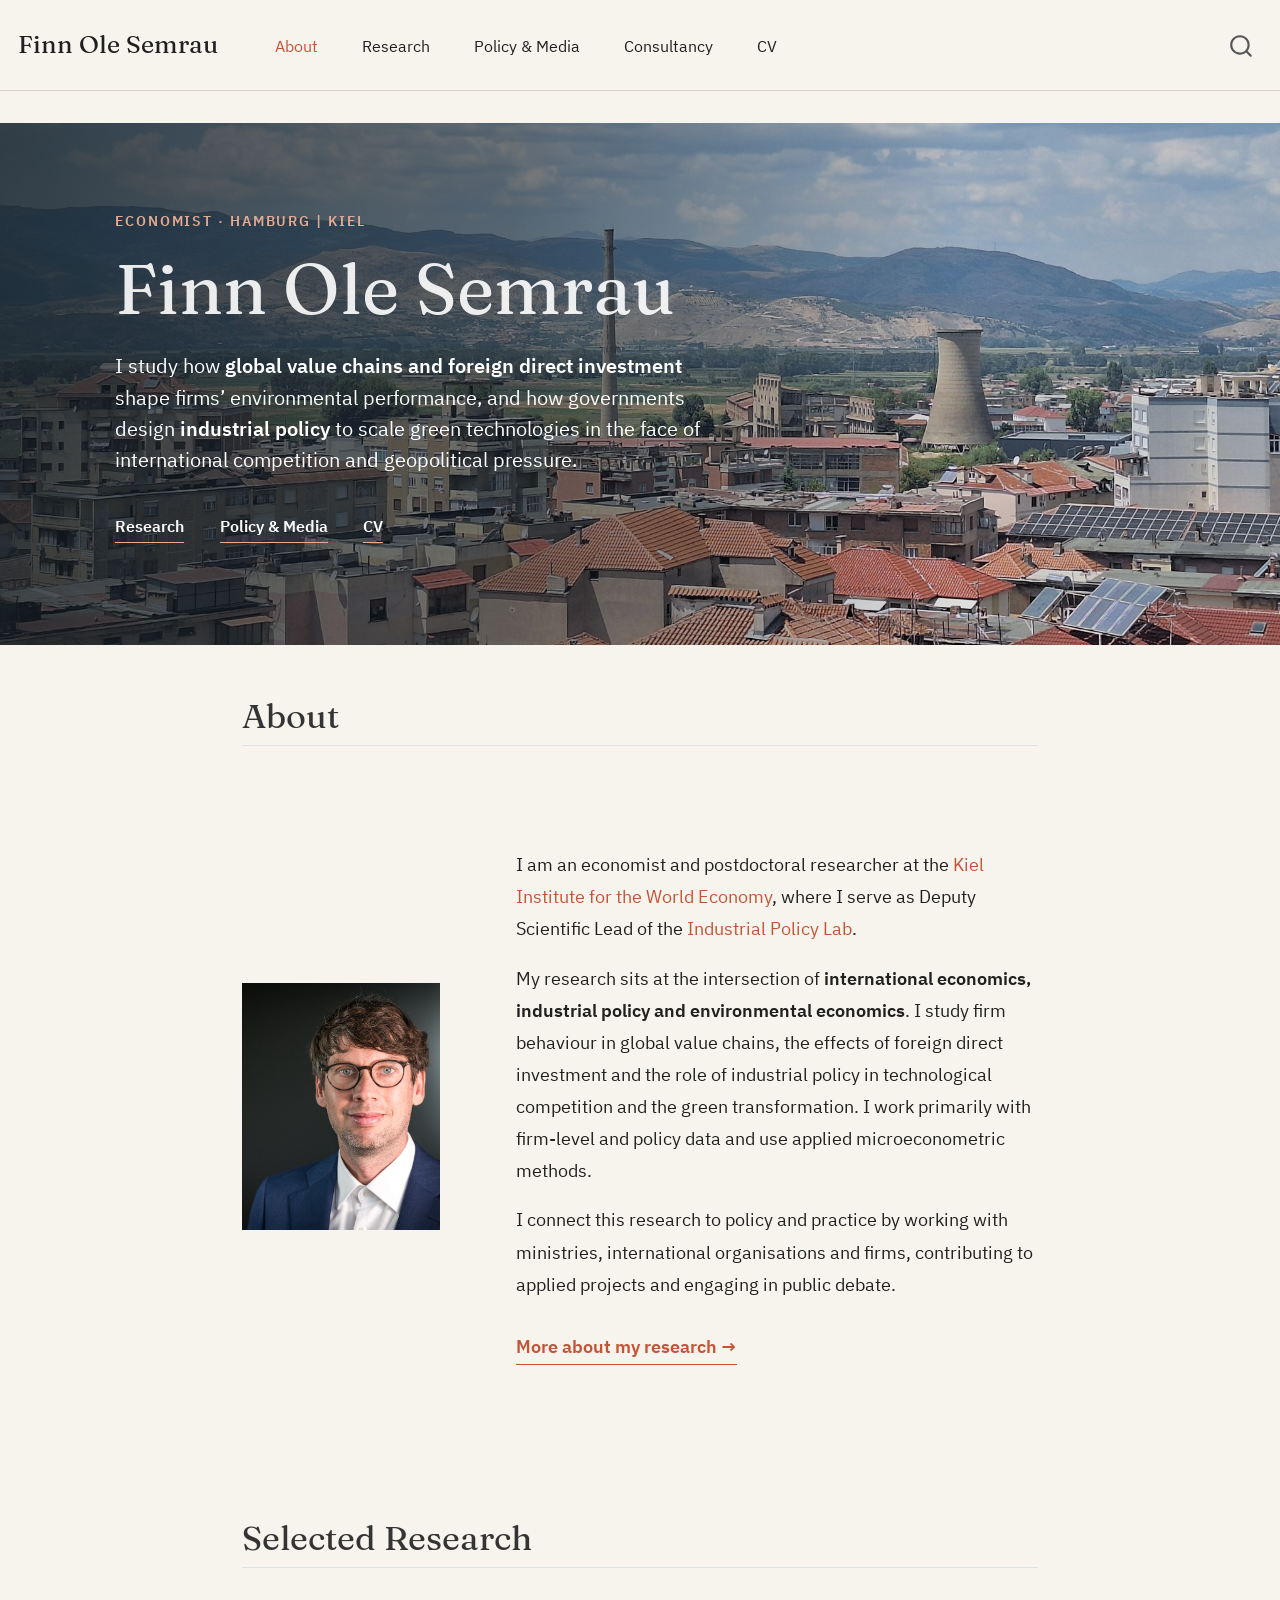
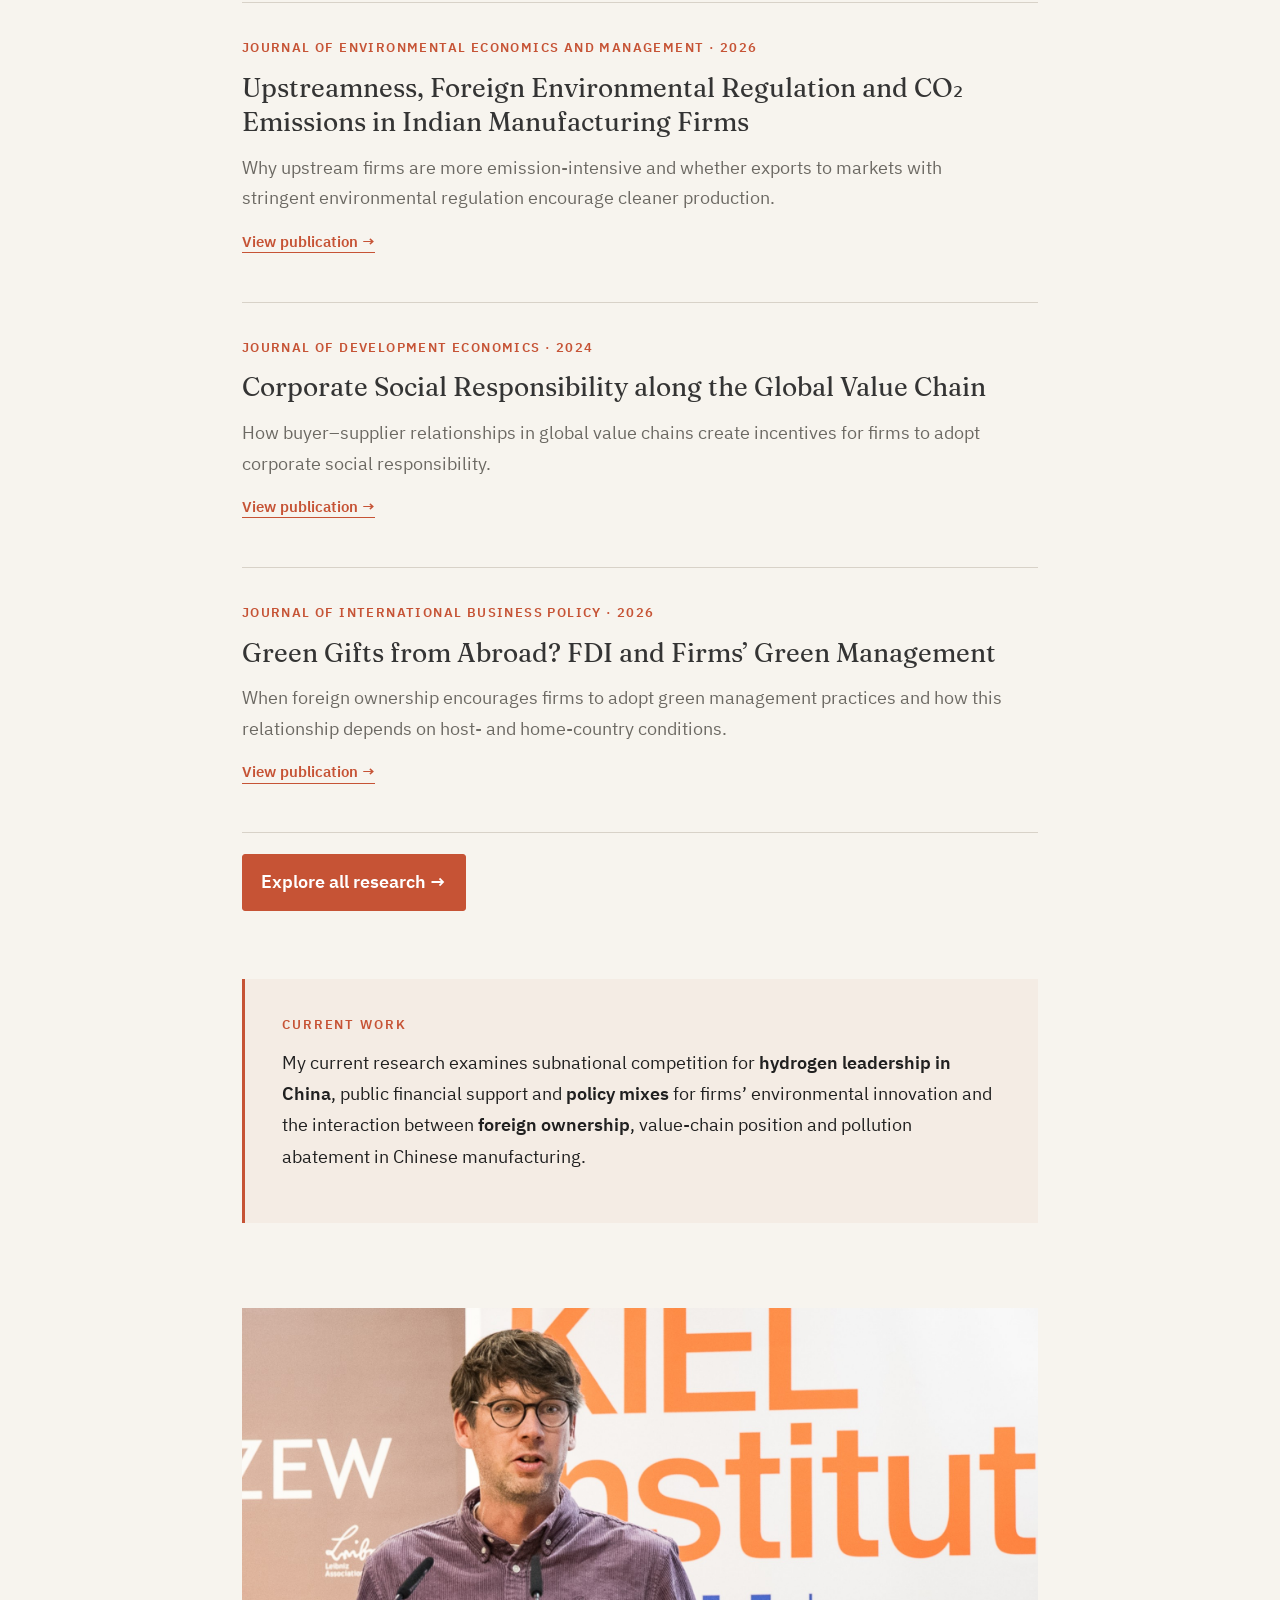
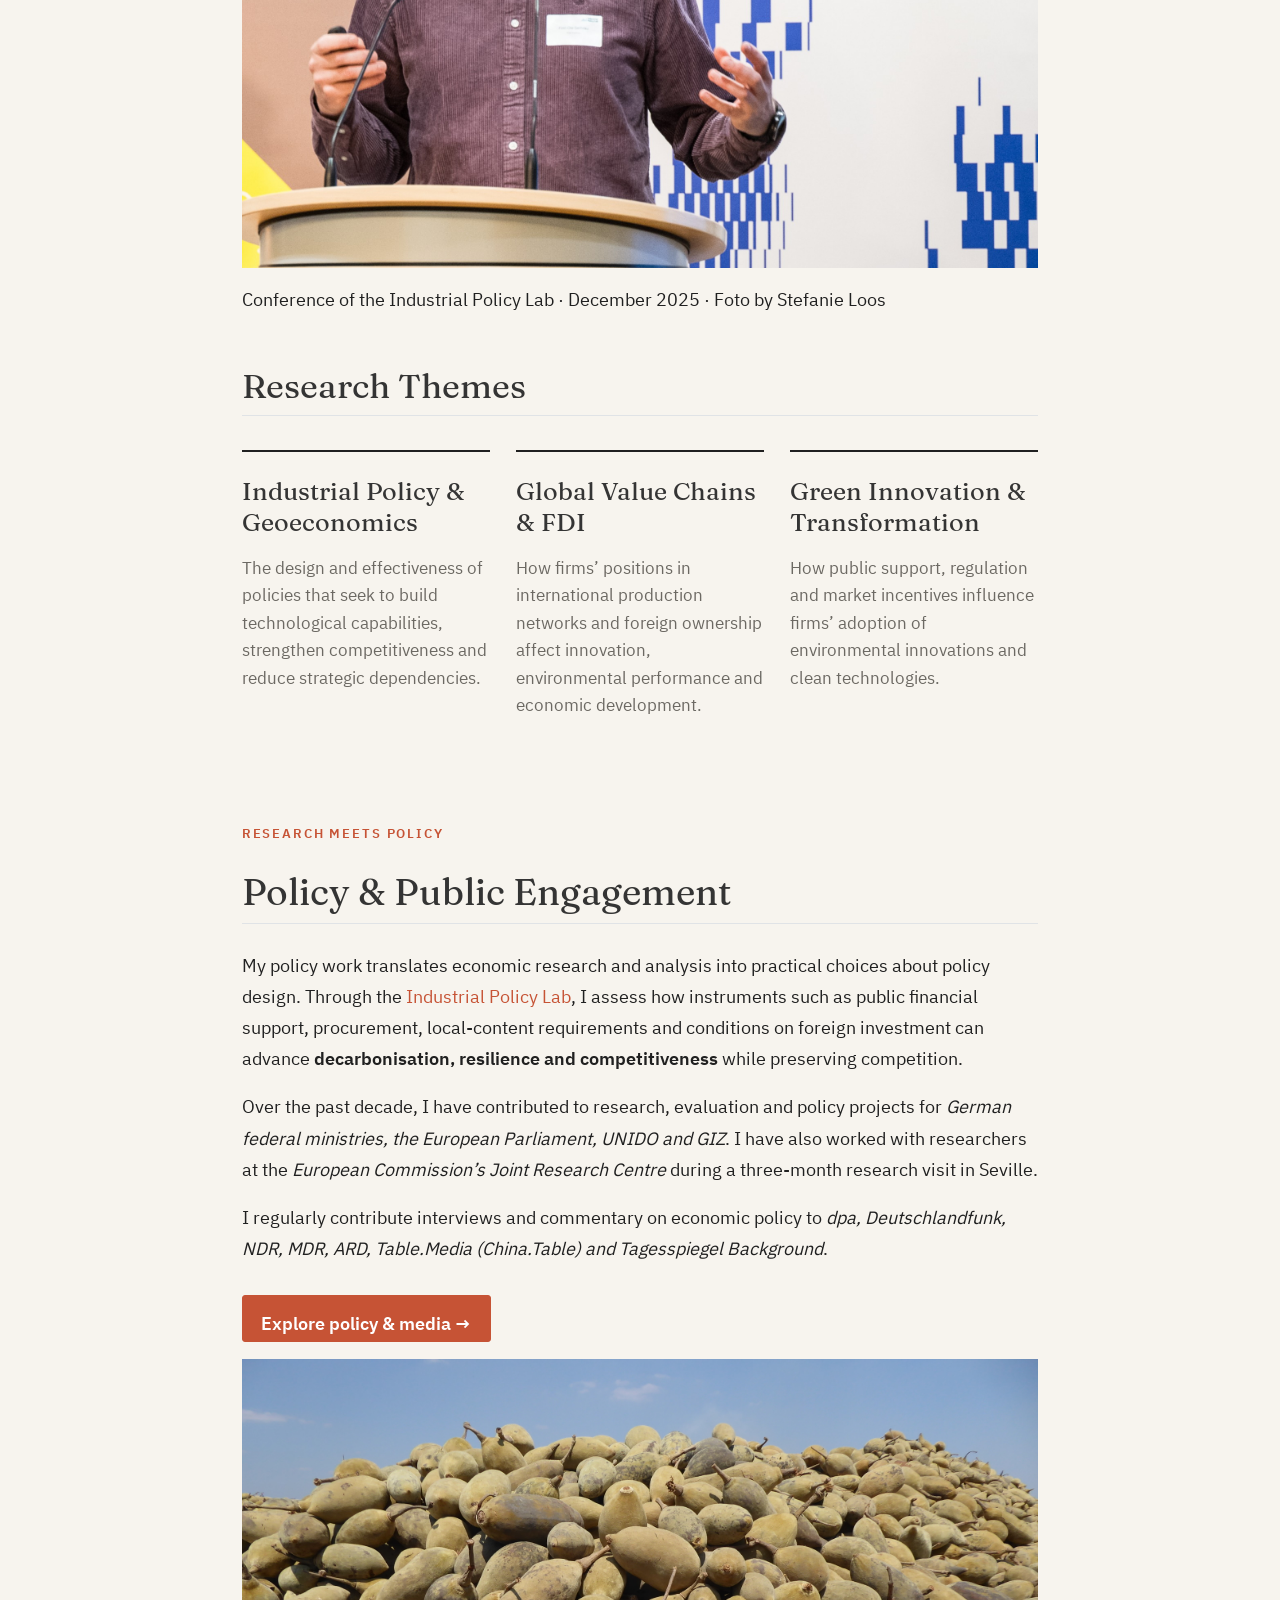
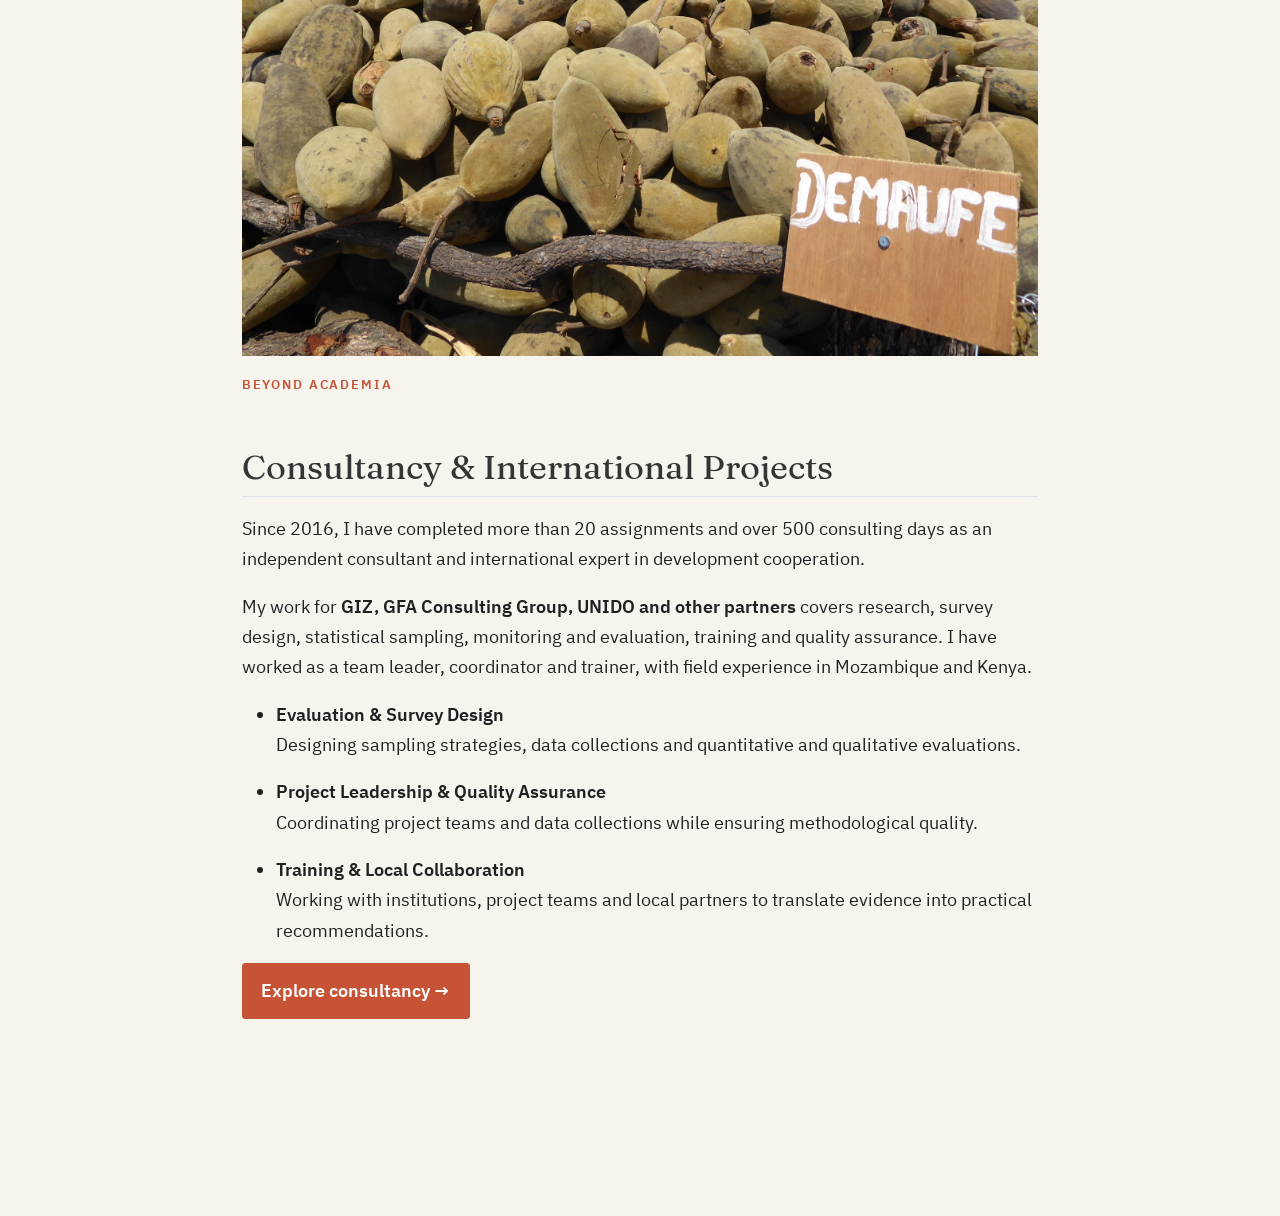
==== commit cc88c18f: "Fotos and media" ====
--- a/docs/index.html
+++ b/docs/index.html
@@ -190,7 +190,10 @@
 <p>My current research examines subnational competition for <strong>hydrogen leadership in China</strong>, public financial support and <strong>policy mixes</strong> for firms’ environmental innovation and the interaction between <strong>foreign ownership</strong>, value-chain position and pollution abatement in Chinese manufacturing.</p>
 </div>
 <div class="policy-image">
-<p><img src="images/policy.jpg" class="img-fluid"></p>
+<p><img src="images/policy_StefanieLoos.jpg" class="img-fluid"></p>
+<div class="pp-photo-note">
+<p>Conference of the Industrial Policy Lab · December 2025 · Foto by Stefanie Loos</p>
+</div>
 </div>
 </section>
 <section id="research-themes" class="level2">
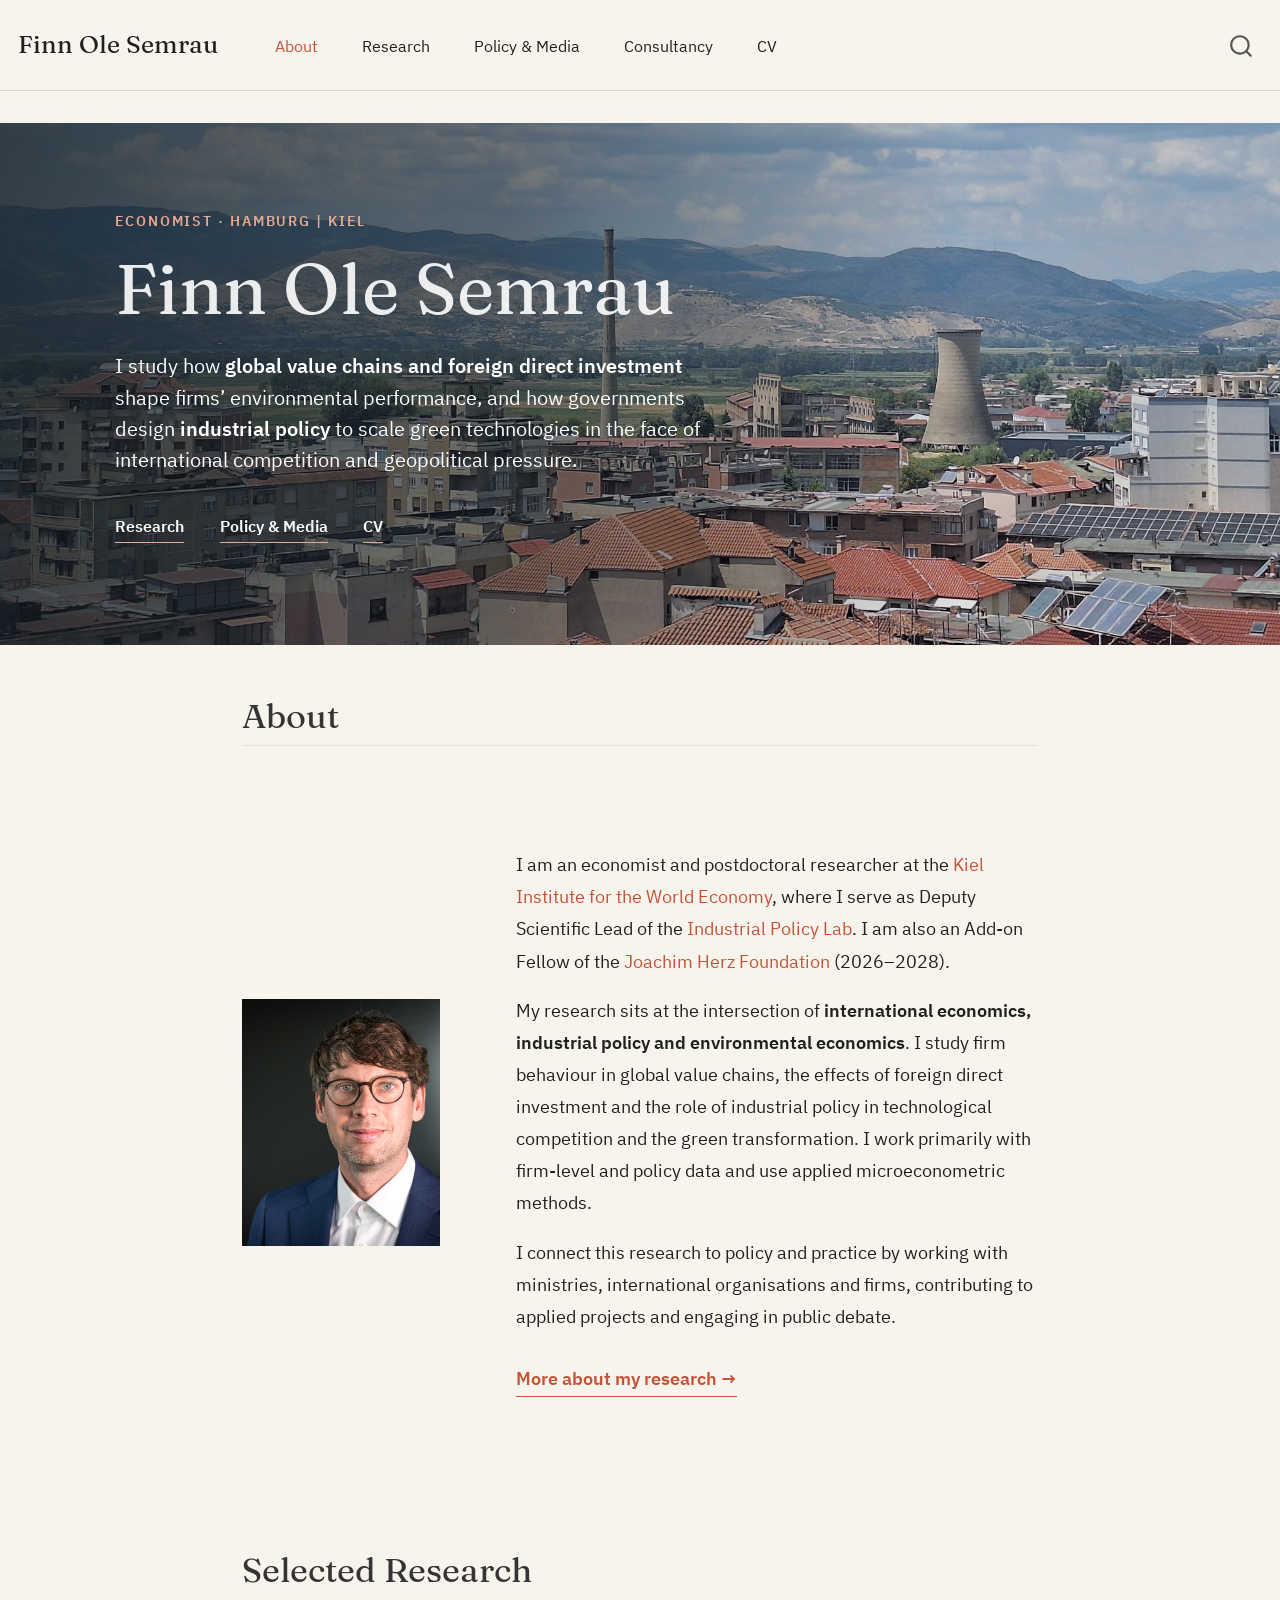
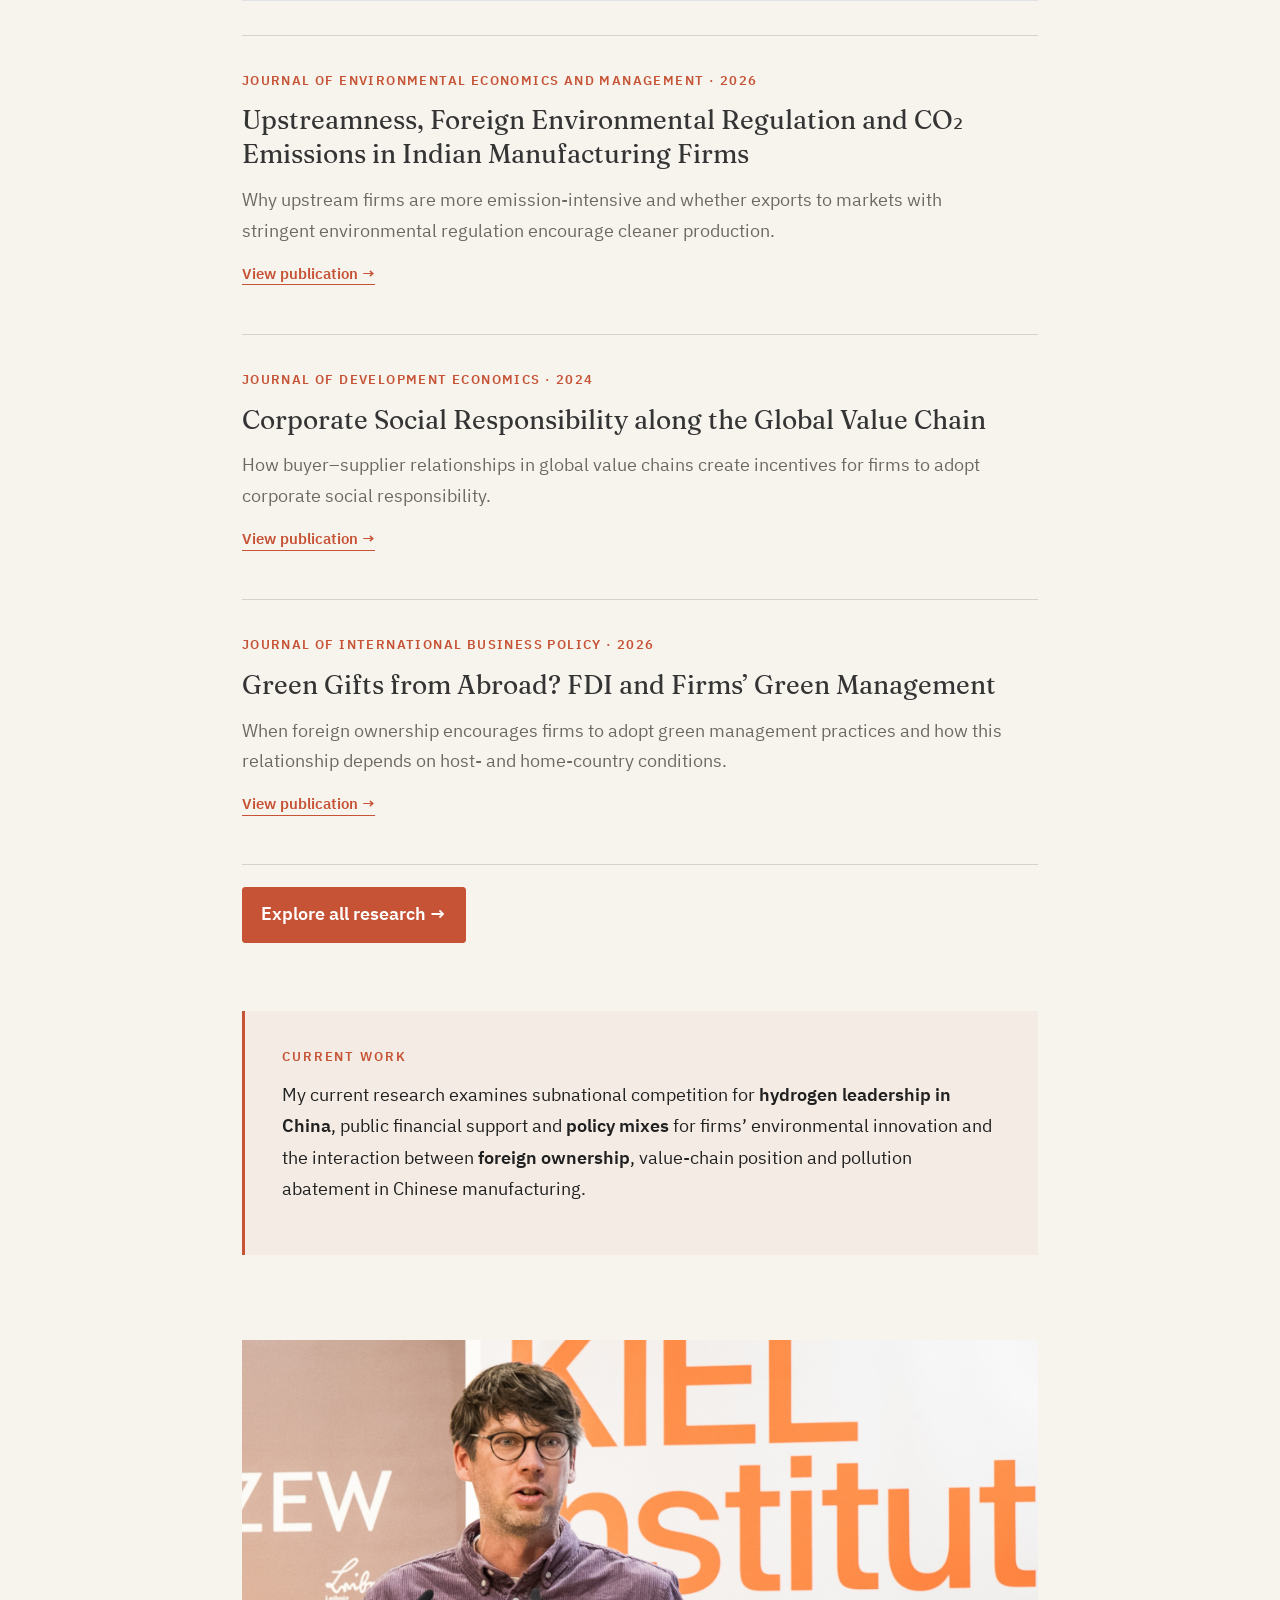
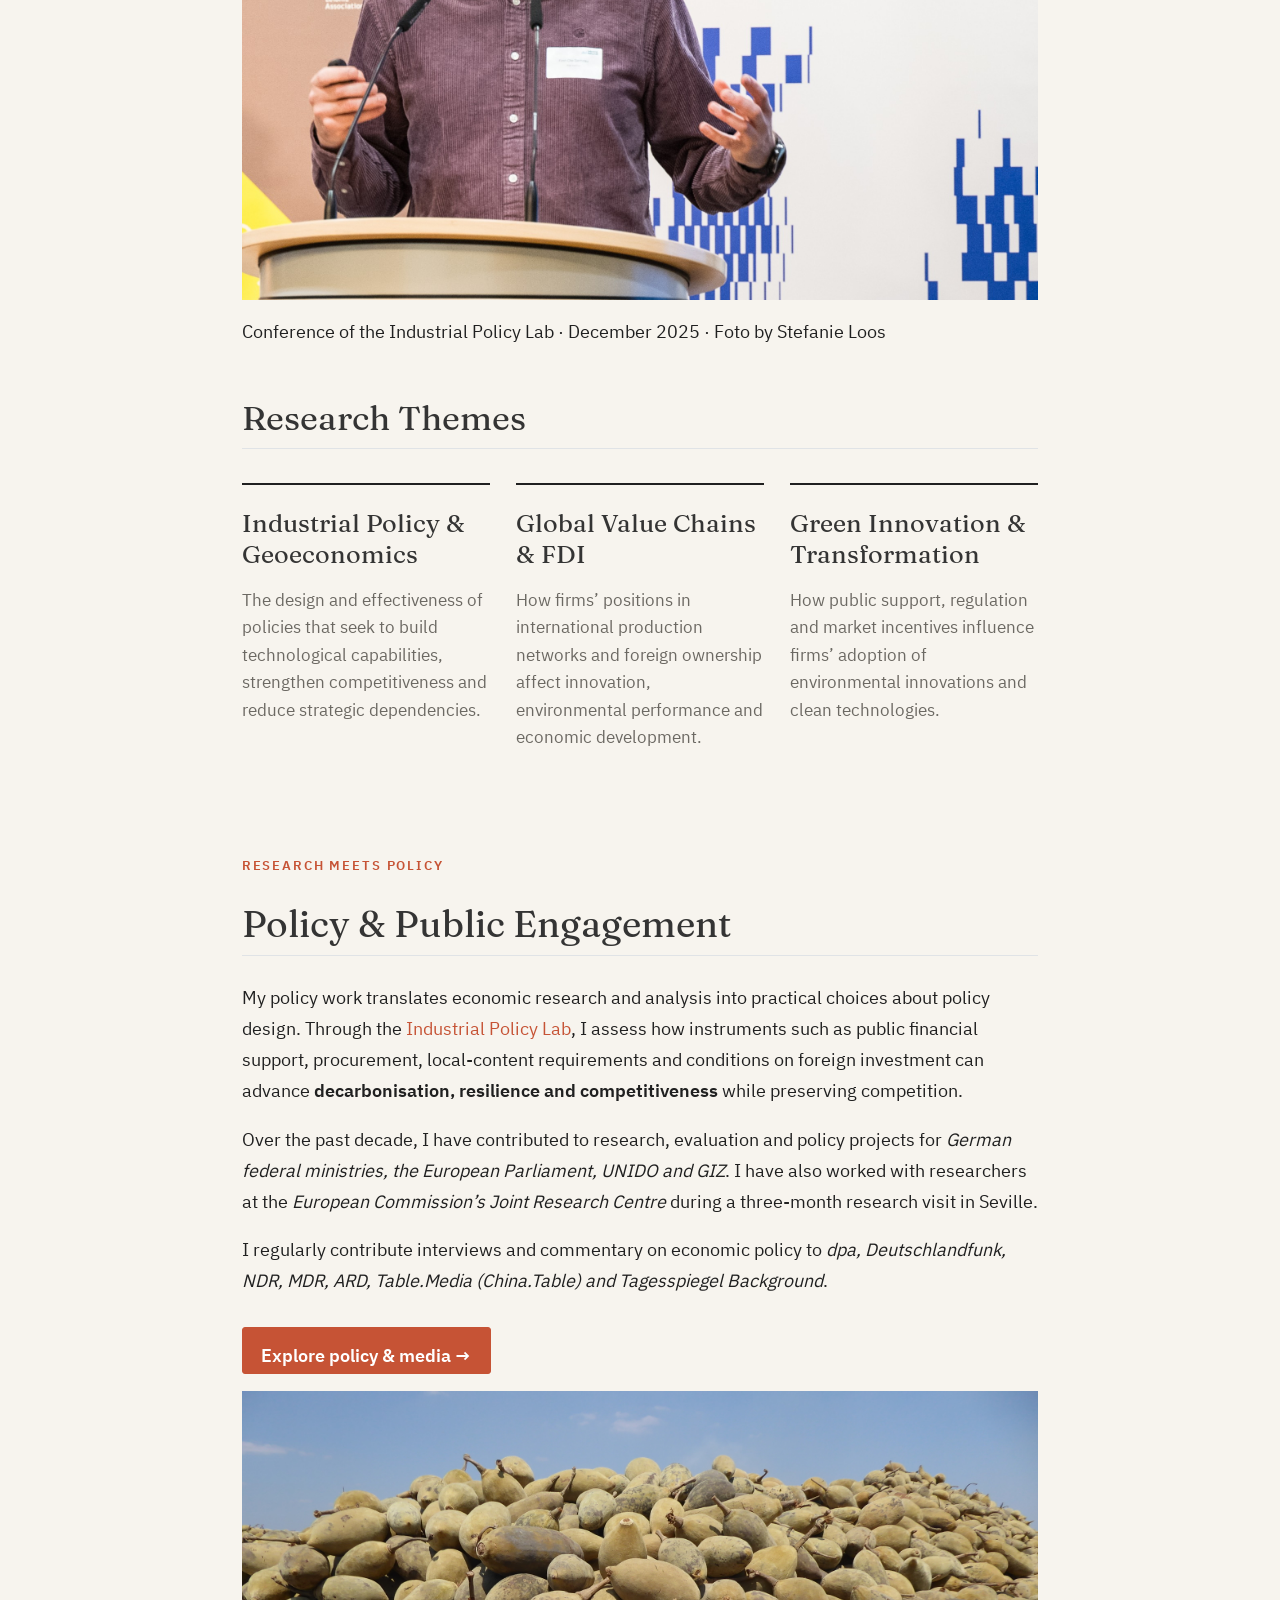
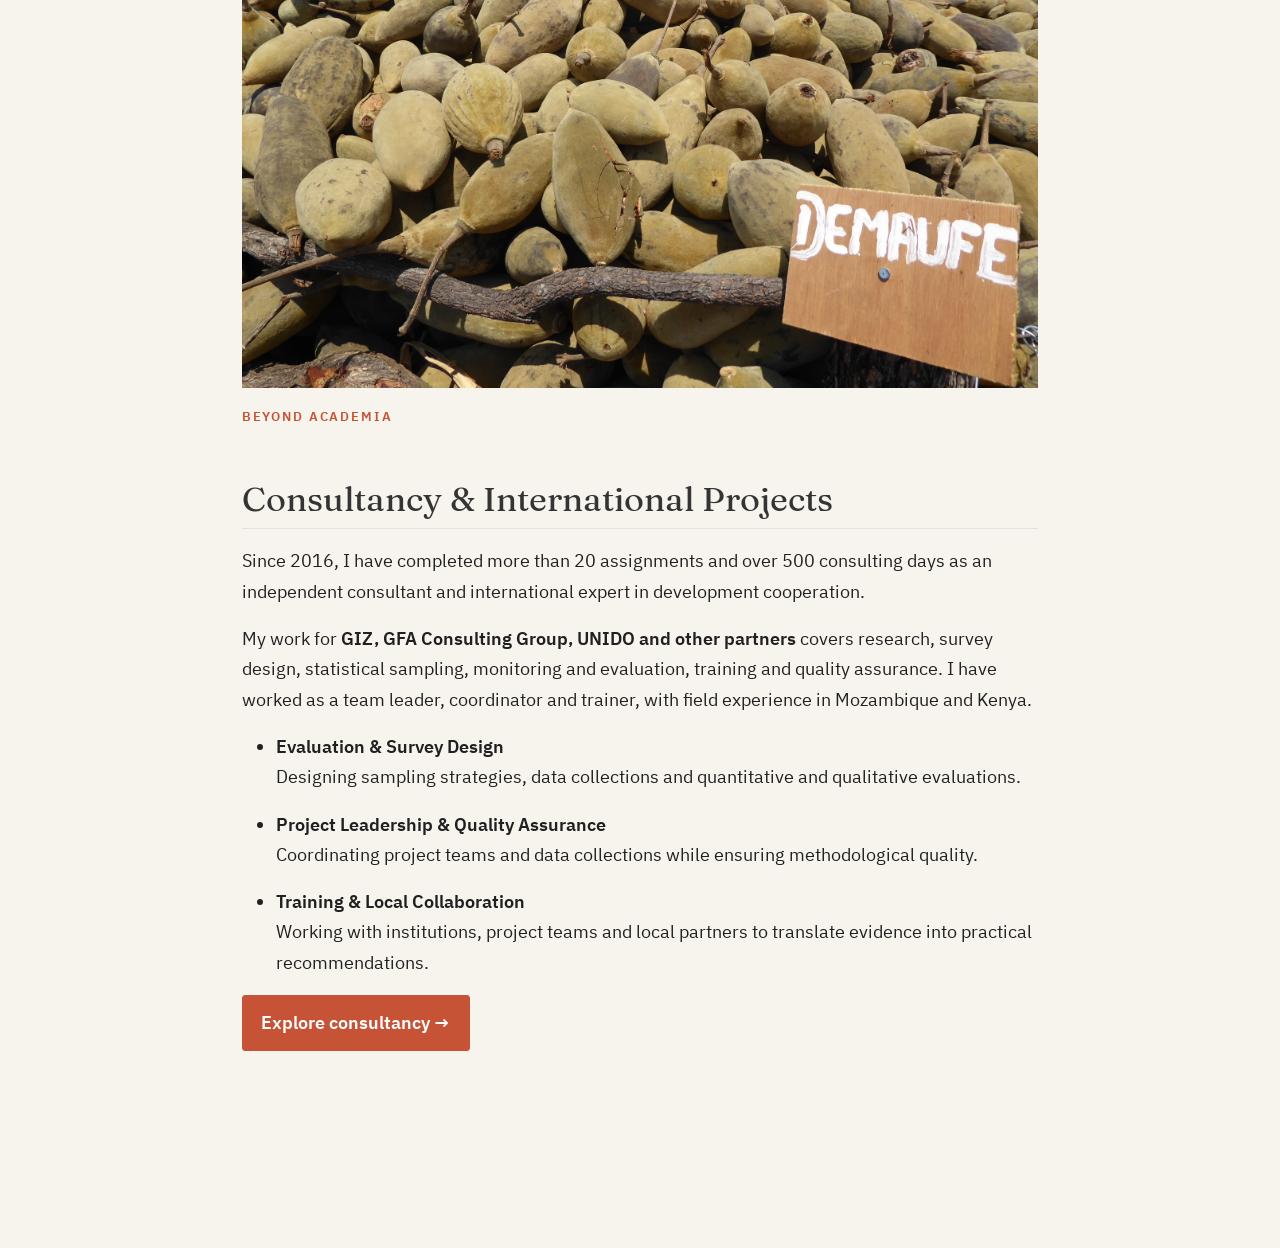
==== commit 7d97ded5: "Media and main" ====
--- a/docs/index.html
+++ b/docs/index.html
@@ -139,7 +139,7 @@
 <p><img src="images/finn-semrau.jpg" class="img-fluid"></p>
 </div>
 <div class="about-text">
-<p>I am an economist and postdoctoral researcher at the <a href="https://www.kielinstitut.de/de/expertinnen-und-experten/finn-ole-semrau/" class="inline-link">Kiel Institute for the World Economy</a>, where I serve as Deputy Scientific Lead of the <a href="https://industrialpolicylab.de/de/start/" class="inline-link">Industrial Policy Lab</a>.</p>
+<p>I am an economist and postdoctoral researcher at the <a href="https://www.kielinstitut.de/de/expertinnen-und-experten/finn-ole-semrau/" class="inline-link">Kiel Institute for the World Economy</a>, where I serve as Deputy Scientific Lead of the <a href="https://industrialpolicylab.de/de/start/" class="inline-link">Industrial Policy Lab</a>. I am also an Add-on Fellow of the <a href="https://www.joachim-herz-stiftung.de/" class="inline-link">Joachim Herz Foundation</a> (2026–2028).</p>
 <p>My research sits at the intersection of <strong>international economics, industrial policy and environmental economics</strong>. I study firm behaviour in global value chains, the effects of foreign direct investment and the role of industrial policy in technological competition and the green transformation. I work primarily with firm-level and policy data and use applied microeconometric methods.</p>
 <p>I connect this research to policy and practice by working with ministries, international organisations and firms, contributing to applied projects and engaging in public debate.</p>
 <p><a href="./research.html">More about my research →</a></p>
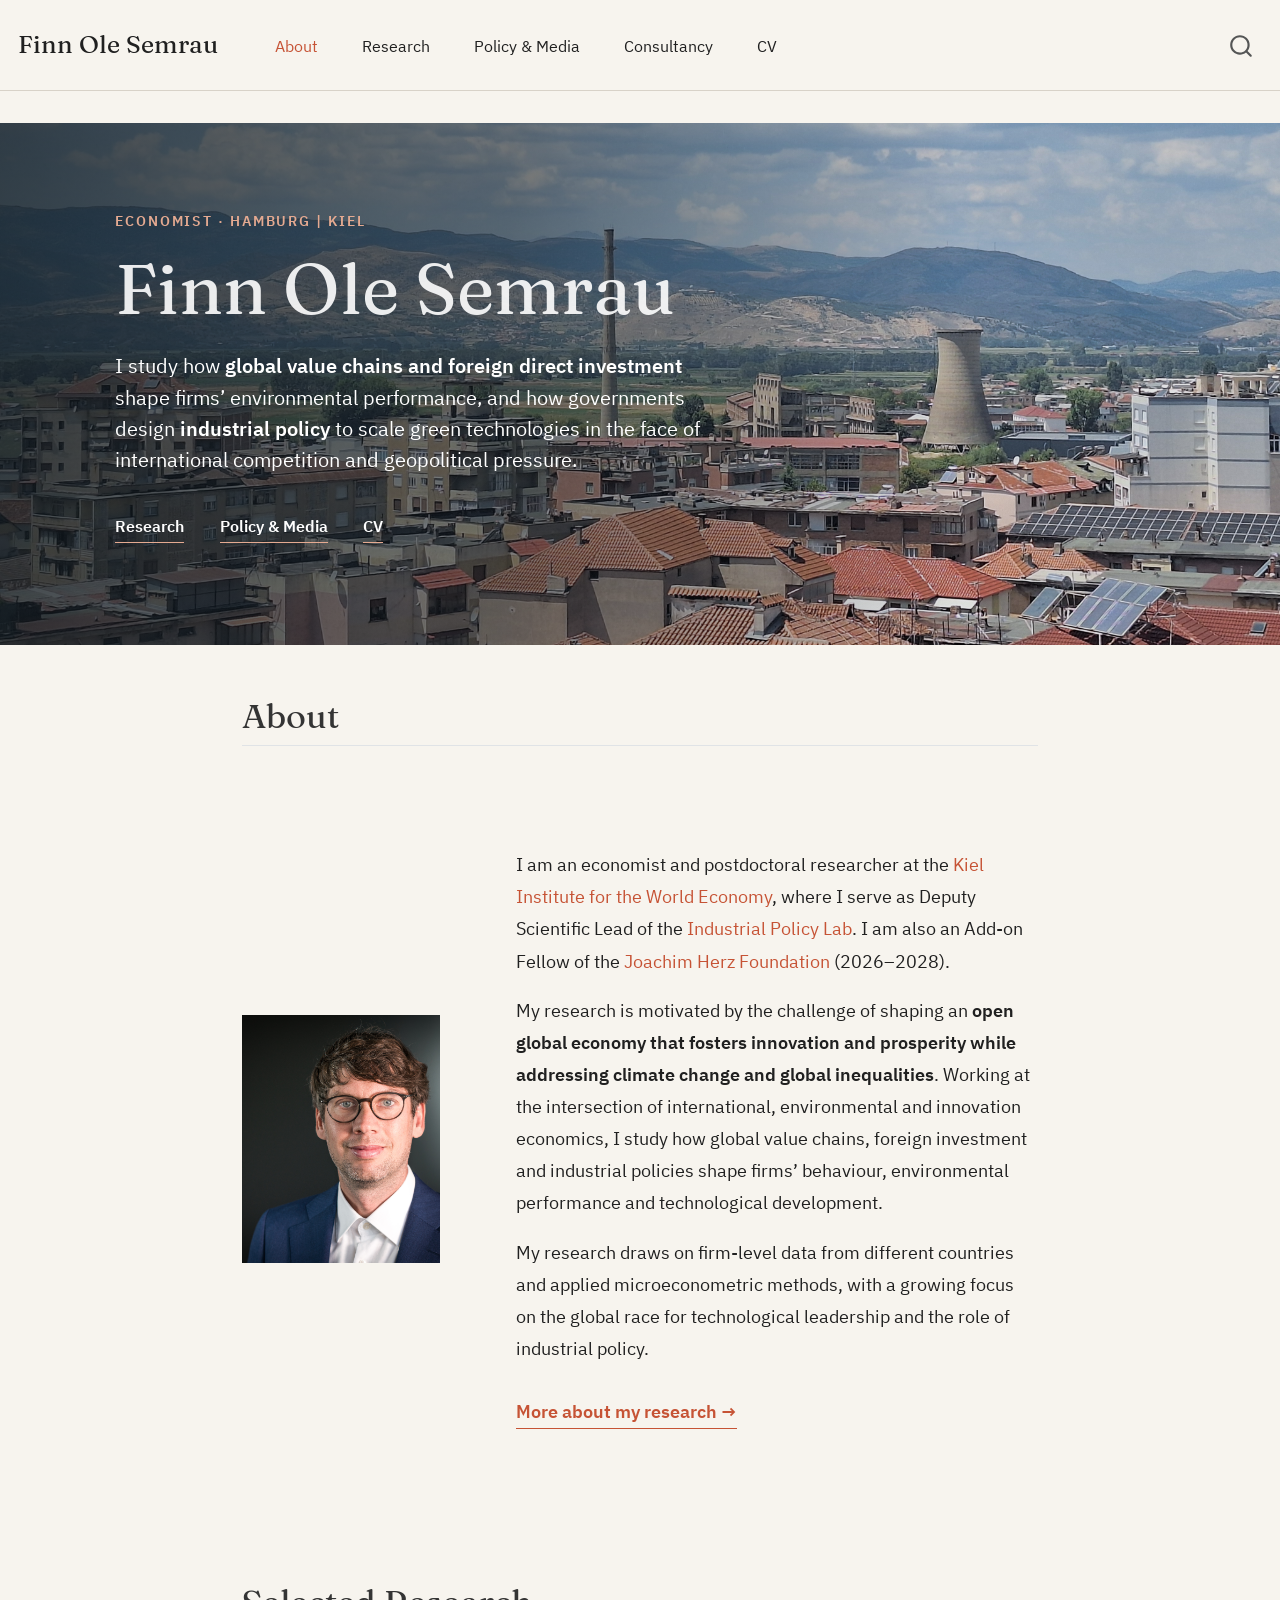
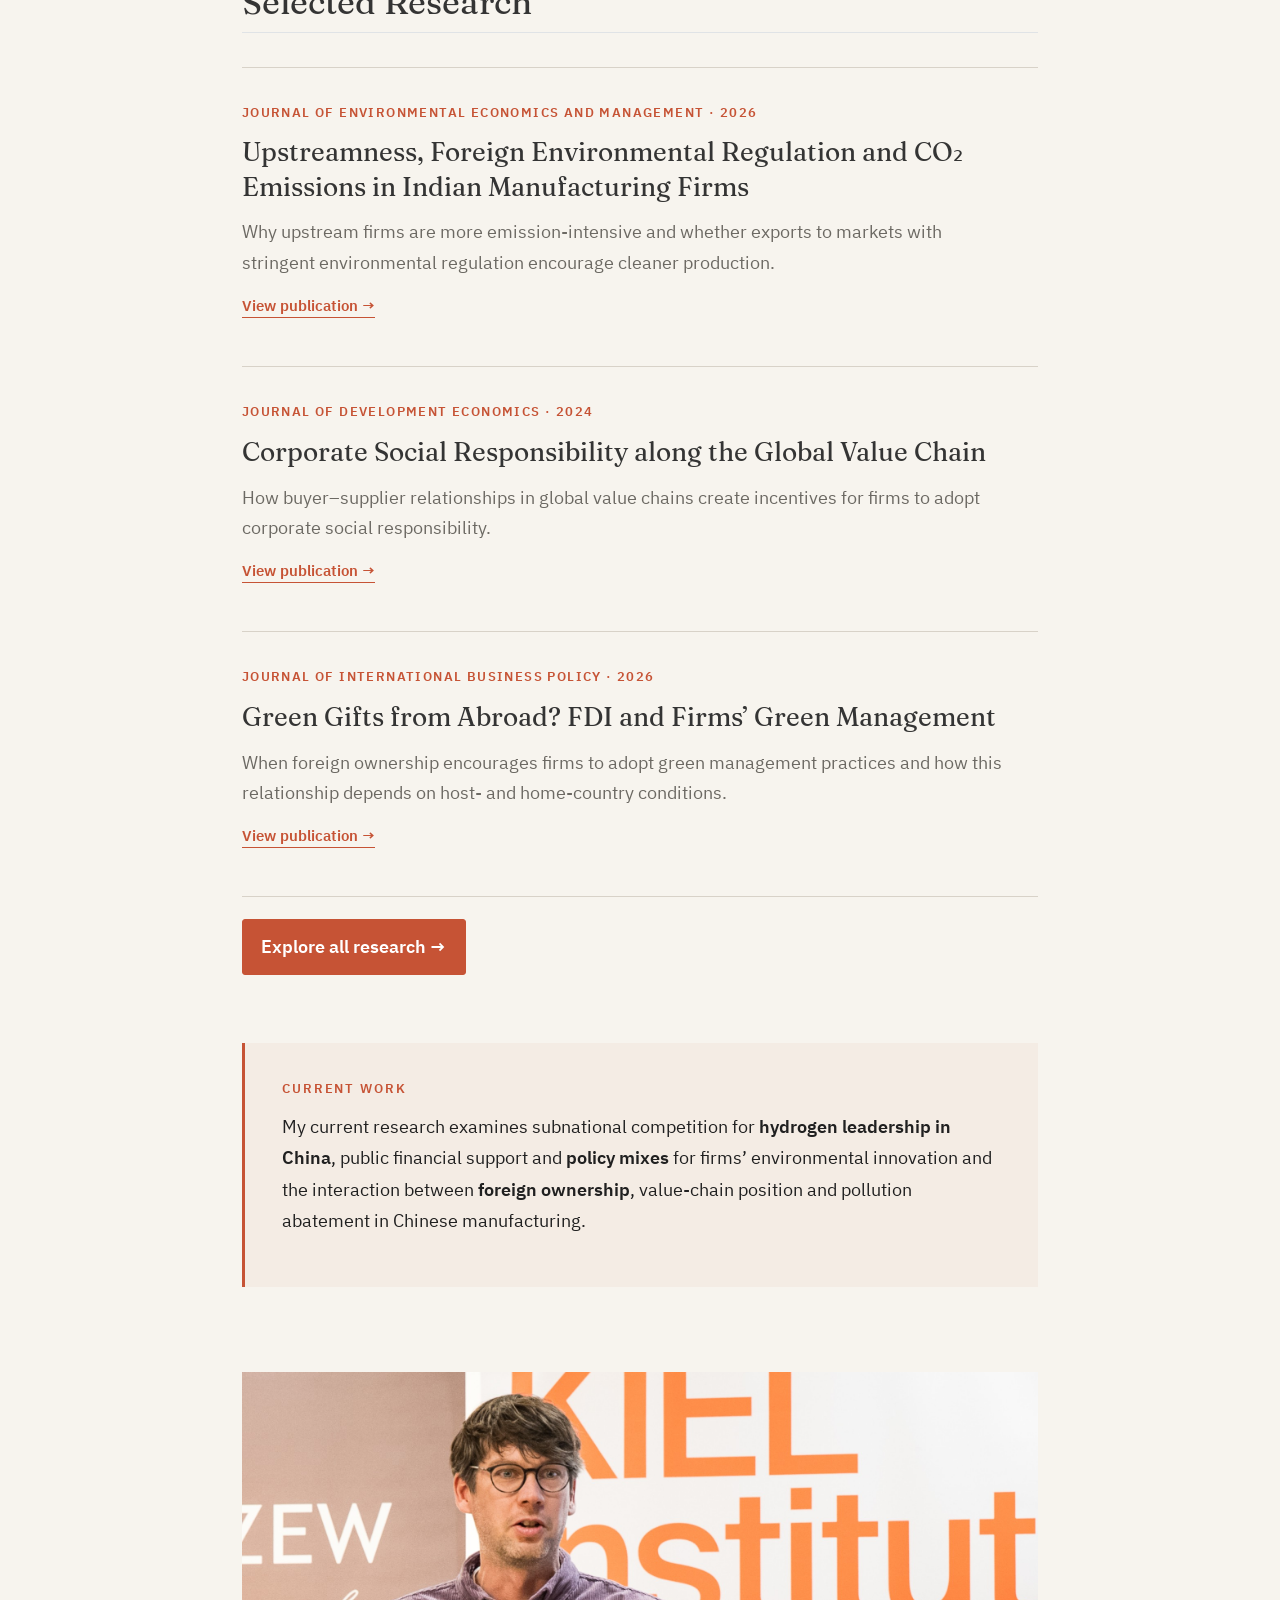
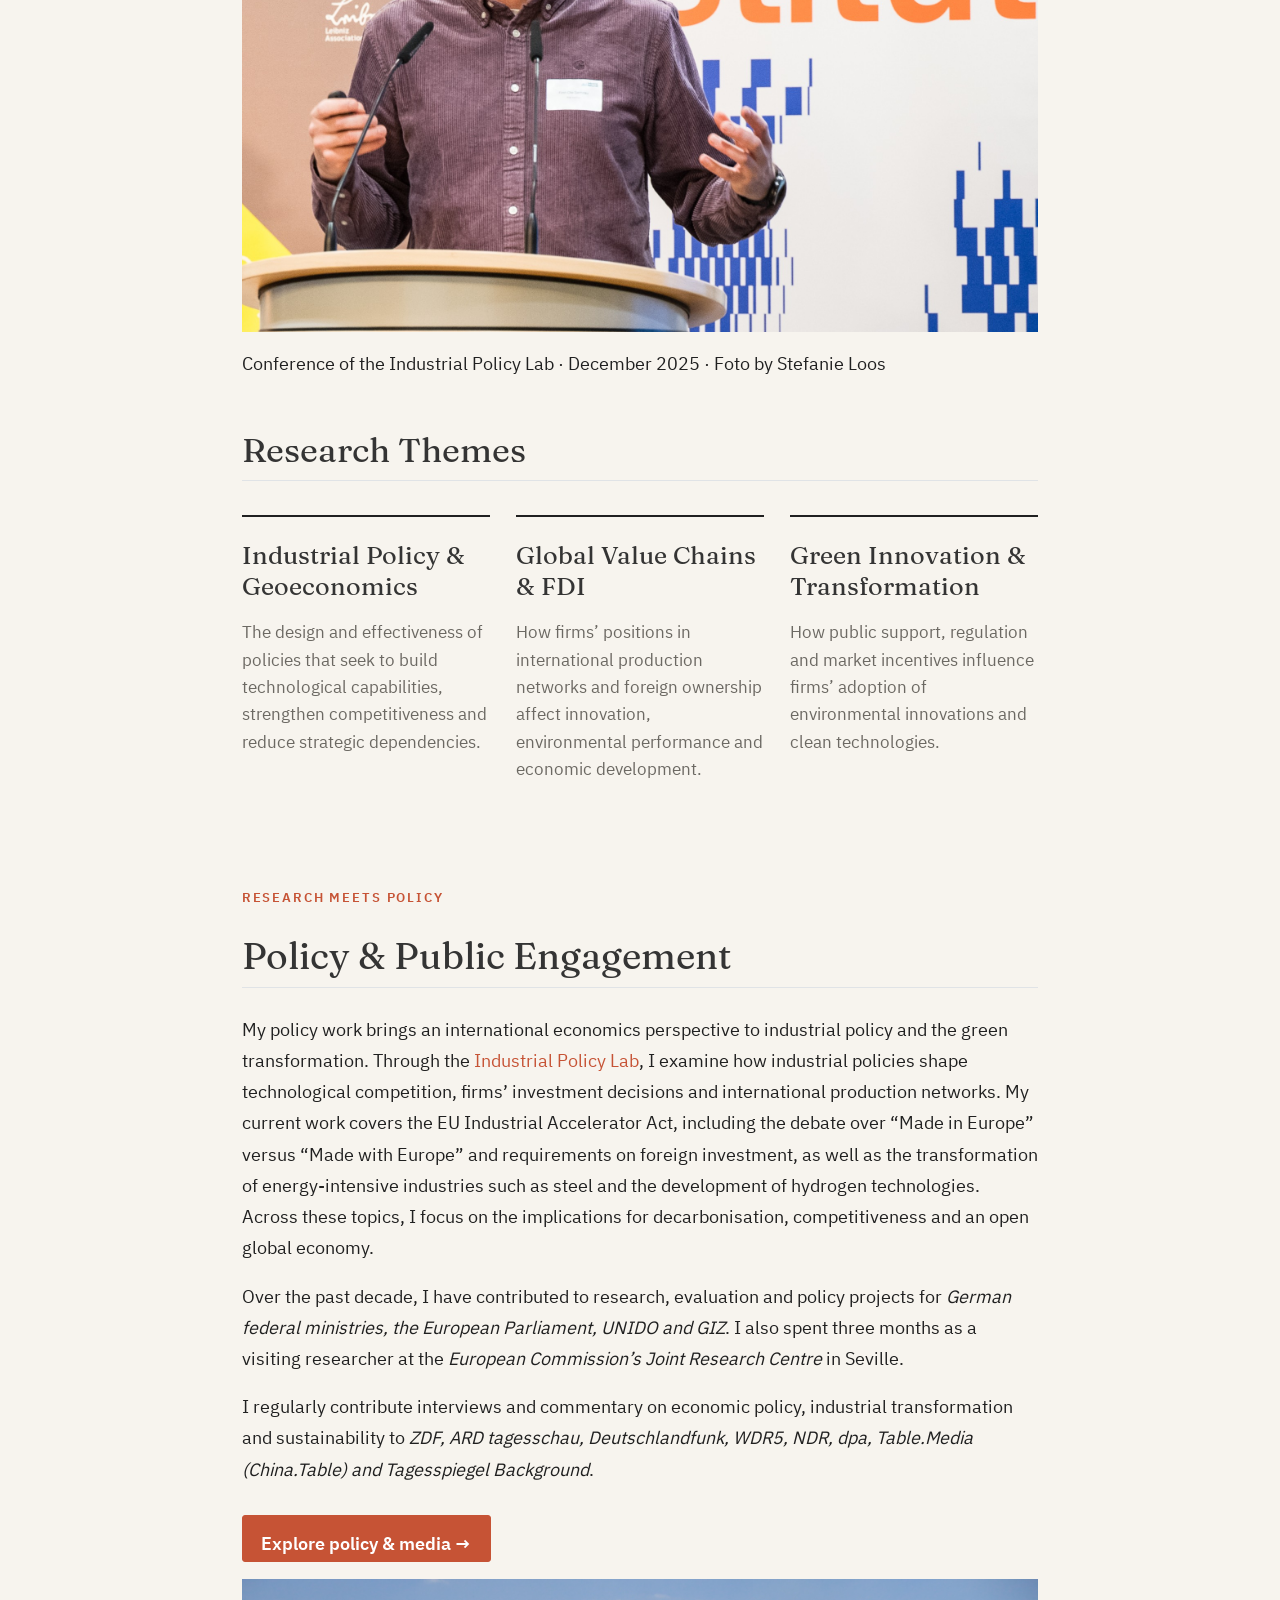
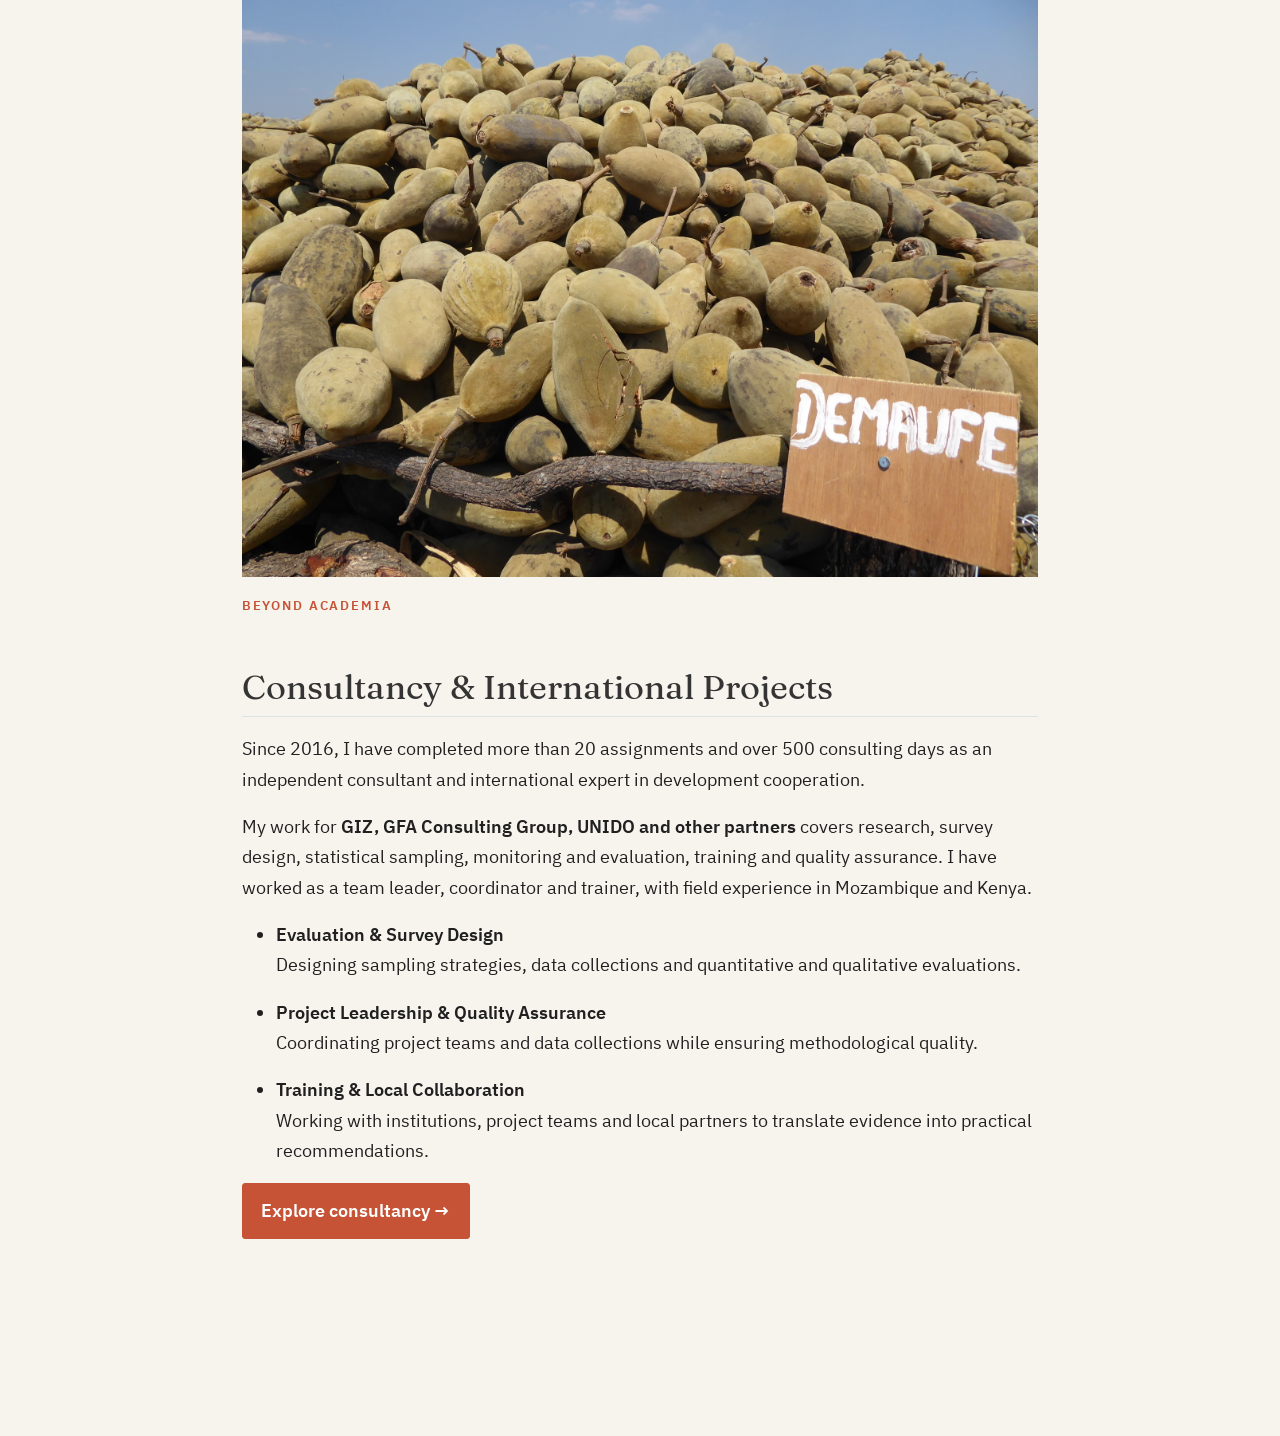
==== commit 8f62baec: "update" ====
--- a/docs/index.html
+++ b/docs/index.html
@@ -140,8 +140,8 @@
 </div>
 <div class="about-text">
 <p>I am an economist and postdoctoral researcher at the <a href="https://www.kielinstitut.de/de/expertinnen-und-experten/finn-ole-semrau/" class="inline-link">Kiel Institute for the World Economy</a>, where I serve as Deputy Scientific Lead of the <a href="https://industrialpolicylab.de/de/start/" class="inline-link">Industrial Policy Lab</a>. I am also an Add-on Fellow of the <a href="https://www.joachim-herz-stiftung.de/" class="inline-link">Joachim Herz Foundation</a> (2026–2028).</p>
-<p>My research sits at the intersection of <strong>international economics, industrial policy and environmental economics</strong>. I study firm behaviour in global value chains, the effects of foreign direct investment and the role of industrial policy in technological competition and the green transformation. I work primarily with firm-level and policy data and use applied microeconometric methods.</p>
-<p>I connect this research to policy and practice by working with ministries, international organisations and firms, contributing to applied projects and engaging in public debate.</p>
+<p>My research is motivated by the challenge of shaping an <strong>open global economy that fosters innovation and prosperity while addressing climate change and global inequalities</strong>. Working at the intersection of international, environmental and innovation economics, I study how global value chains, foreign investment and industrial policies shape firms’ behaviour, environmental performance and technological development.</p>
+<p>My research draws on firm-level data from different countries and applied microeconometric methods, with a growing focus on the global race for technological leadership and the role of industrial policy.</p>
 <p><a href="./research.html">More about my research →</a></p>
 </div>
 </div>
@@ -218,9 +218,9 @@
 </div>
 <section id="policy-public-engagement" class="level2">
 <h2 class="anchored" data-anchor-id="policy-public-engagement">Policy &amp; Public Engagement</h2>
-<p>My policy work translates economic research and analysis into practical choices about policy design. Through the <a href="https://industrialpolicylab.de/de/start/" class="inline-link">Industrial Policy Lab</a>, I assess how instruments such as public financial support, procurement, local-content requirements and conditions on foreign investment can advance <strong>decarbonisation, resilience and competitiveness</strong> while preserving competition.</p>
-<p>Over the past decade, I have contributed to research, evaluation and policy projects for <em>German federal ministries, the European Parliament, UNIDO and GIZ</em>. I have also worked with researchers at the <em>European Commission’s Joint Research Centre</em> during a three-month research visit in Seville.</p>
-<p>I regularly contribute interviews and commentary on economic policy to <em>dpa, Deutschlandfunk, NDR, MDR, ARD, Table.Media (China.Table) and Tagesspiegel Background</em>.</p>
+<p>My policy work brings an international economics perspective to industrial policy and the green transformation. Through the <a href="https://industrialpolicylab.de/de/start/" class="inline-link">Industrial Policy Lab</a>, I examine how industrial policies shape technological competition, firms’ investment decisions and international production networks. My current work covers the EU Industrial Accelerator Act, including the debate over “Made in Europe” versus “Made with Europe” and requirements on foreign investment, as well as the transformation of energy-intensive industries such as steel and the development of hydrogen technologies. Across these topics, I focus on the implications for decarbonisation, competitiveness and an open global economy.</p>
+<p>Over the past decade, I have contributed to research, evaluation and policy projects for <em>German federal ministries, the European Parliament, UNIDO and GIZ</em>. I also spent three months as a visiting researcher at the <em>European Commission’s Joint Research Centre</em> in Seville.</p>
+<p>I regularly contribute interviews and commentary on economic policy, industrial transformation and sustainability to <em>ZDF, ARD tagesschau, Deutschlandfunk, WDR5, NDR, dpa, Table.Media (China.Table) and Tagesspiegel Background</em>.</p>
 <p><a href="./policy.html" class="research-button">Explore policy &amp; media →</a></p>
 </section>
 </div>
